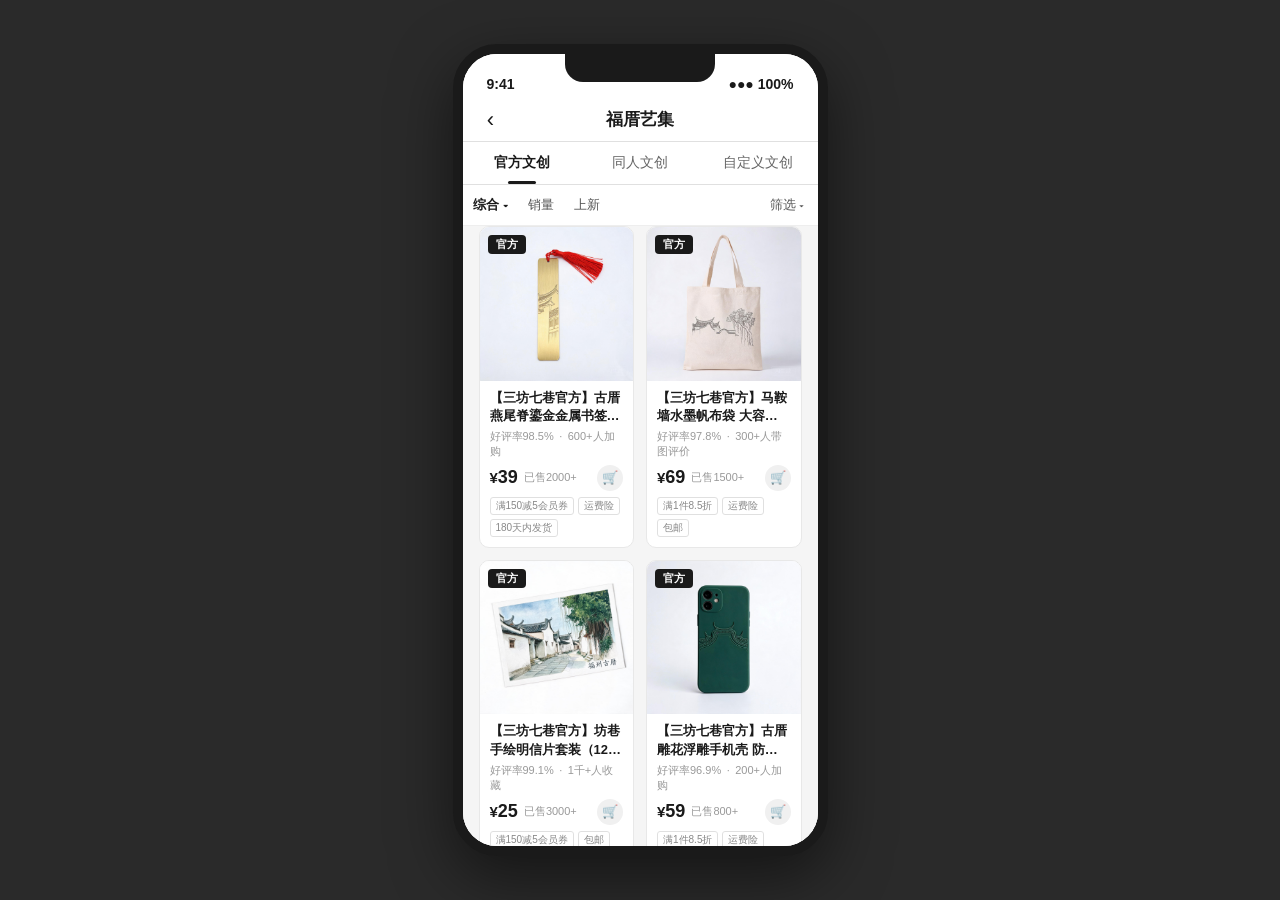
==== js/fu-cuo-yi-ji.html @ 159d6d41 "fix: AI文创出图改用本地预生成图，解决游客等不到图的问题 平台文生图接口对新提示词只返回占位图，前端无法绕过。改为按品类预生成 8 张产品图与凭证水墨长卷，点击后 3.5 秒内先交付参考图、后台" ====
<!DOCTYPE html>
<html lang="zh-CN">
<head>
<meta charset="UTF-8" />
<meta name="viewport" content="width=device-width, initial-scale=1.0, maximum-scale=1.0, user-scalable=no" />
<!-- 桌面端（非触屏宽屏）动态更新 viewport，移除 user-scalable=no -->
<script>
  (function() {
    var isTouch = 'ontouchstart' in window || navigator.maxTouchPoints > 1;
    var isSmall = window.innerWidth <= 520;
    if (!isTouch && !isSmall) {
      var vp = document.querySelector('meta[name="viewport"]');
      if (vp) vp.setAttribute('content', 'width=device-width, initial-scale=1.0');
    }
  })();
</script>
<meta name="apple-mobile-web-app-capable" content="yes" />
<meta name="apple-mobile-web-app-status-bar-style" content="default" />
<meta name="theme-color" content="#f5f5f5" />
<title>福厝艺集 · 低保真原型</title>
<style>
  /* ========== 全局重置 ========== */
  * { margin: 0; padding: 0; box-sizing: border-box; -webkit-tap-highlight-color: transparent; }
  html, body { height: 100%; font-family: -apple-system, BlinkMacSystemFont, "PingFang SC", "Microsoft YaHei", sans-serif; overflow: hidden; }
  body {
    background: #2a2a2a;
    display: flex;
    align-items: center;
    justify-content: center;
    min-height: 100vh;
    padding: 20px;
  }

  /* ========== 手机外壳 ========== */
  .phone {
    width: min(375px, 100vw);
    height: min(812px, 100vh);
    max-width: 100%;
    max-height: 100%;
    background: #f5f5f5;
    border: 10px solid #1a1a1a;
    border-radius: 44px;
    overflow: hidden;
    position: relative;
    box-shadow: 0 20px 60px rgba(0,0,0,0.5);
  }
  .notch {
    position: absolute;
    top: 0; left: 50%; transform: translateX(-50%);
    width: 150px; height: 28px;
    background: #1a1a1a;
    border-bottom-left-radius: 18px;
    border-bottom-right-radius: 18px;
    z-index: 100;
  }
  .screen {
    width: 100%; height: 100%;
    position: relative;
    overflow: hidden;
    background: #f5f5f5;
    display: flex;
    flex-direction: column;
  }

  /* ========== 状态栏 ========== */
  .status-bar {
    height: 44px;
    display: flex;
    align-items: flex-end;
    justify-content: space-between;
    padding: 0 24px 6px;
    font-size: 14px;
    font-weight: 600;
    color: #1a1a1a;
    background: #fff;
    flex-shrink: 0;
  }

  /* ========== 顶部导航栏 ========== */
  .nav-bar {
    height: 44px;
    display: flex;
    align-items: center;
    padding: 0 12px;
    background: #fff;
    border-bottom: 1px solid #e0e0e0;
    position: relative;
    flex-shrink: 0;
  }
  .nav-bar .back {
    width: 32px; height: 32px;
    display: flex; align-items: center; justify-content: center;
    cursor: pointer;
    border: none; background: none;
    color: #1a1a1a;
    font-size: 22px;
  }
  .nav-bar .title {
    position: absolute;
    left: 50%; transform: translateX(-50%);
    font-size: 17px; font-weight: 600; color: #1a1a1a;
    white-space: nowrap;
  }
  .nav-bar .right-placeholder { width: 32px; }

  /* ========== Tab 标签栏 ========== */
  .tab-bar {
    display: flex;
    background: #fff;
    border-bottom: 1px solid #e0e0e0;
    flex-shrink: 0;
    position: relative;
    z-index: 20;
  }
  .tab-item {
    flex: 1;
    text-align: center;
    padding: 12px 0;
    font-size: 14px;
    color: #666;
    cursor: pointer;
    position: relative;
    transition: color .2s;
  }
  .tab-item.active {
    color: #1a1a1a;
    font-weight: 600;
  }
  .tab-item.active::after {
    content: '';
    position: absolute;
    bottom: 0; left: 50%;
    transform: translateX(-50%);
    width: 28px; height: 3px;
    background: #1a1a1a;
    border-radius: 2px;
  }

  /* ========== 内容滚动区 ========== */
  .content {
    flex: 1;
    overflow-y: auto;
    -webkit-overflow-scrolling: touch;
    padding: 0;
    background: #f5f5f5;
    position: relative;
    z-index: 5;
  }
  /* 官方 / 同人文创：排序条全宽紧贴 Tab 栏，其余内容保留 16px 留白 */
  #panel-official, #panel-fan { padding-bottom: 16px; }
  #panel-official .shop-list, #panel-fan .shop-list,
  #panel-official .shop-empty, #panel-fan .shop-empty { margin: 0 16px; }
  /* 自定义文创面板保留原有留白 */
  #panel-custom { padding: 16px; }

  /* ========== 提示词模块 ========== */
  .form-group { margin-bottom: 18px; }
  .form-label {
    display: block;
    font-size: 14px;
    font-weight: 600;
    color: #1a1a1a;
    margin-bottom: 8px;
  }
  .prompt-wrap {
    display: flex;
    gap: 8px;
    align-items: flex-start;
  }
  .form-input {
    flex: 1;
    min-height: 56px;
    padding: 10px 12px;
    border: 1px solid #d0d0d0;
    border-radius: 8px;
    background: #fff;
    font-size: 13px;
    line-height: 1.5;
    color: #1a1a1a;
    resize: none;
    font-family: inherit;
    outline: none;
    transition: border-color .2s;
  }
  .form-input:focus { border-color: #1a1a1a; }
  .ai-polish-btn {
    flex-shrink: 0;
    padding: 0 12px;
    height: 36px;
    border: 1px solid #1a1a1a;
    border-radius: 8px;
    background: #fff;
    color: #1a1a1a;
    font-size: 12px;
    font-weight: 600;
    cursor: pointer;
    white-space: nowrap;
    align-self: flex-start;
    transition: all .2s;
  }
  .ai-polish-btn:active:not(:disabled) { background: #1a1a1a; color: #fff; }
  .ai-polish-btn:disabled { opacity: .5; cursor: not-allowed; }

  /* ========== 品类选择 ========== */
  .category-grid {
    display: grid;
    grid-template-columns: repeat(4, 1fr);
    gap: 10px;
  }
  .cat-item {
    display: flex;
    align-items: center;
    justify-content: center;
    height: 40px;
    border: 1px solid #d0d0d0;
    border-radius: 8px;
    background: #fff;
    font-size: 13px;
    color: #1a1a1a;
    cursor: pointer;
    transition: all .2s;
    user-select: none;
  }
  .cat-item.active {
    background: #1a1a1a;
    color: #fff;
    border-color: #1a1a1a;
  }

  /* ========== 主生成按钮 ========== */
  .generate-btn {
    width: 100%;
    height: 48px;
    border: none;
    border-radius: 10px;
    background: #1a1a1a;
    color: #fff;
    font-size: 15px;
    font-weight: 600;
    cursor: pointer;
    margin-top: 4px;
    margin-bottom: 20px;
    transition: opacity .2s;
  }
  .generate-btn:active:not(:disabled) { opacity: .85; }
  .generate-btn:disabled { opacity: .5; cursor: not-allowed; }

  /* ========== 预览区标题 ========== */
  .preview-title {
    font-size: 14px;
    font-weight: 600;
    color: #1a1a1a;
    margin-bottom: 12px;
  }

  /* ========== 空态 ========== */
  .empty-state {
    background: #fff;
    border: 1px dashed #ccc;
    border-radius: 12px;
    padding: 48px 20px;
    text-align: center;
    color: #999;
  }
  .empty-state .icon {
    font-size: 44px;
    margin-bottom: 10px;
    opacity: .6;
  }
  .empty-state .text {
    font-size: 14px;
  }

  /* ========== 加载态 ========== */
  .loading-state {
    background: #fff;
    border: 1px solid #e0e0e0;
    border-radius: 12px;
    padding: 48px 20px;
    text-align: center;
    color: #1a1a1a;
  }
  .spinner {
    width: 36px; height: 36px;
    margin: 0 auto 14px;
    border: 3px solid #e0e0e0;
    border-top-color: #1a1a1a;
    border-radius: 50%;
    animation: spin .8s linear infinite;
  }
  @keyframes spin { to { transform: rotate(360deg); } }
  .loading-state .text {
    font-size: 14px;
    color: #666;
  }

  /* ========== 生成中：先展示本地预生成参考图 ========== */
  .pending-preview {
    position: relative;
    background: #fff;
    border: 1px solid #e0e0e0;
    border-radius: 12px;
    overflow: hidden;
  }
  .pending-preview img {
    display: block;
    width: 100%;
    aspect-ratio: 1 / 1;
    object-fit: cover;
  }
  .pending-preview.landscape img { aspect-ratio: 4 / 3; }
  .pending-mask {
    position: absolute; inset: 0;
    background: rgba(255,255,255,.58);
    display: flex; flex-direction: column;
    align-items: center; justify-content: center;
    gap: 10px;
  }
  .pending-mask .text {
    font-size: 13px;
    color: #444;
  }

  /* ========== 作品卡片 ========== */
  .work-card {
    background: #fff;
    border: 1px solid #e0e0e0;
    border-radius: 12px;
    overflow: hidden;
  }
  .work-img {
    width: 100%;
    aspect-ratio: 1 / 1;
    background: #fafafa;
    display: flex;
    align-items: center;
    justify-content: center;
    cursor: pointer;
    overflow: hidden;
  }
  .work-img.landscape {
    aspect-ratio: 4 / 3;
  }
  .work-img img {
    width: 100%; height: 100%;
    object-fit: cover;
    display: block;
  }
  .work-meta {
    padding: 12px 14px;
  }
  .work-name {
    font-size: 14px;
    font-weight: 600;
    color: #1a1a1a;
    margin-bottom: 4px;
  }
  .work-price {
    font-size: 13px;
    color: #1a1a1a;
    margin-bottom: 6px;
  }
  .work-price b {
    font-size: 18px;
    font-weight: 700;
  }
  .work-price-tip {
    font-size: 11px;
    color: #999;
    margin-left: 6px;
  }
  .work-desc {
    font-size: 12px;
    color: #888;
    line-height: 1.5;
    display: -webkit-box;
    -webkit-line-clamp: 2;
    -webkit-box-orient: vertical;
    overflow: hidden;
  }
  .work-ops {
    display: flex;
    gap: 10px;
    padding: 10px;
    margin: 14px 14px 0;
    background: #fafafa;
    border-radius: 16px;
    box-shadow: 0 2px 8px rgba(0,0,0,.06);
  }
  .work-ops button {
    flex: 1;
    height: 38px;
    border-radius: 20px;
    font-size: 13px;
    font-weight: 600;
    cursor: pointer;
    transition: all .2s;
    display: flex;
    align-items: center;
    justify-content: center;
    gap: 5px;
    border: 1px solid transparent;
  }
  .work-ops button svg { width: 16px; height: 16px; flex-shrink: 0; }
  .op-preview {
    border-color: #d0d0d0;
    background: #fff;
    color: #1a1a1a;
  }
  .op-preview:active { background: #f5f5f5; }
  .op-save {
    border-color: #d0d0d0;
    background: #fff;
    color: #1a1a1a;
  }
  .op-save:active { background: #f5f5f5; }
  .op-regen {
    border: none;
    background: #1a1a1a;
    color: #fff;
  }
  .op-regen:active { opacity: .85; }
  .work-buy {
    display: block;
    width: calc(100% - 28px);
    margin: 10px 14px 14px;
    height: 44px;
    border: none;
    border-radius: 22px;
    background: #e53935;
    color: #fff;
    font-size: 15px;
    font-weight: 700;
    cursor: pointer;
  }
  .work-buy:active { opacity: .88; }

  /* ========== 大图预览弹层 ========== */
  .preview-mask {
    position: absolute;
    inset: 0;
    background: rgba(0,0,0,.85);
    display: none;
    align-items: center;
    justify-content: center;
    z-index: 200;
    padding: 20px;
  }
  .preview-mask.show { display: flex; }
  .preview-mask img {
    max-width: 100%;
    max-height: 100%;
    border-radius: 8px;
    box-shadow: 0 10px 40px rgba(0,0,0,.5);
  }
  .preview-close {
    position: absolute;
    top: 16px; right: 16px;
    width: 36px; height: 36px;
    border-radius: 50%;
    background: rgba(255,255,255,.15);
    border: none;
    color: #fff;
    font-size: 20px;
    cursor: pointer;
    display: flex;
    align-items: center;
    justify-content: center;
  }

  /* ========== Toast ========== */
  .toast {
    position: absolute;
    top: 50%; left: 50%;
    transform: translate(-50%, -50%);
    background: rgba(0,0,0,.78);
    color: #fff;
    padding: 10px 18px;
    border-radius: 8px;
    font-size: 13px;
    z-index: 300;
    opacity: 0;
    pointer-events: none;
    transition: opacity .25s;
    white-space: nowrap;
  }
  .toast.show { opacity: 1; }

  /* ========== 官方 / 同人 商品列表 ========== */
  .shop-list {
    display: grid;
    grid-template-columns: 1fr 1fr;
    gap: 12px;
  }
  .shop-card {
    background: #fff;
    border: 1px solid #e8e8e8;
    border-radius: 10px;
    overflow: hidden;
  }
  .shop-img {
    position: relative;
    width: 100%;
    aspect-ratio: 1 / 1;
    background: #fafafa;
    overflow: hidden;
  }
  .shop-img img {
    width: 100%; height: 100%;
    object-fit: cover;
    display: block;
  }
  .shop-badge {
    position: absolute;
    top: 8px; left: 8px;
    padding: 2px 8px;
    font-size: 11px;
    font-weight: 600;
    border-radius: 4px;
    color: #fff;
  }
  .shop-badge.official { background: #1a1a1a; }
  .shop-badge.fan { background: #666; }
  .shop-badge.custom { background: #b7700e; }

  /* 我的文创商品 */
  .my-goods-head {
    display: flex;
    align-items: baseline;
    gap: 8px;
    margin: 22px 0 10px;
  }
  .my-goods-title {
    font-size: 14px;
    font-weight: 700;
    color: #1a1a1a;
  }
  .my-goods-title::before {
    content: '';
    display: inline-block;
    width: 3px; height: 13px;
    background: #b7700e;
    border-radius: 2px;
    margin-right: 6px;
    vertical-align: -2px;
  }
  .my-goods-count { font-size: 11px; color: #999; }
  .shop-info { padding: 8px 10px 10px; }
  .shop-name {
    font-size: 13px;
    font-weight: 600;
    color: #1a1a1a;
    line-height: 1.4;
    display: -webkit-box;
    -webkit-line-clamp: 2;
    -webkit-box-orient: vertical;
    overflow: hidden;
    margin-bottom: 4px;
  }
  .shop-stats {
    font-size: 11px;
    color: #999;
    margin-bottom: 6px;
  }
  .shop-price-row {
    display: flex;
    align-items: center;
    gap: 6px;
    margin-bottom: 6px;
  }
  .shop-price {
    font-size: 15px;
    font-weight: 700;
    color: #1a1a1a;
  }
  .shop-price b { font-size: 18px; }
  .shop-sold {
    font-size: 11px;
    color: #999;
    flex: 1;
  }
  .shop-cart {
    width: 26px; height: 26px;
    border: none;
    border-radius: 50%;
    background: #f0f0f0;
    cursor: pointer;
    font-size: 13px;
    display: flex;
    align-items: center;
    justify-content: center;
  }
  .shop-cart:active { background: #e0e0e0; }
  .shop-promos {
    display: flex;
    flex-wrap: wrap;
    gap: 4px;
  }
  .shop-promos span {
    font-size: 10px;
    color: #888;
    border: 1px solid #e0e0e0;
    border-radius: 3px;
    padding: 1px 5px;
  }

  /* ========== iframe 嵌入时自适应（作为 index.html 子页面） ========== */
  body.in-iframe {
    background: #f5f5f5;
    margin: 0;
    padding: 0;
    display: block;
    overflow: hidden;
    height: 100%;
  }
  body.in-iframe .phone {
    width: 100%;
    height: 100%;
    border: none;
    border-radius: 0;
    box-shadow: none;
    background: #f5f5f5;
    overflow: hidden;
  }
  body.in-iframe .notch { display: none; }
  body.in-iframe .status-bar { display: none; }
  body.in-iframe .nav-bar { display: none; }
  body.in-iframe .screen { height: 100%; background: #f5f5f5; overflow: hidden; }

  /* ========== 商城排序条 ========== */
  .shop-sortbar {
    display: flex;
    align-items: center;
    background: #fff;
    border-bottom: 1px solid #eee;
    position: sticky;
    top: 0;
    z-index: 10;
    transition: transform .25s ease;
    will-change: transform;
  }
  /* 向上滚动时收起排序条，浏览更简洁 */
  .shop-sortbar.sb-hidden {
    transform: translateY(-110%);
  }
  .ss-item {
    position: relative;
    padding: 11px 10px;
    font-size: 13px;
    color: #555;
    cursor: pointer;
    white-space: nowrap;
  }
  .ss-item.active { color: #1a1a1a; font-weight: 700; }
  .ss-arrow { font-size: 10px; }
  .ss-filter {
    margin-left: auto;
    display: flex;
    align-items: center;
    gap: 3px;
    padding: 11px 14px;
    font-size: 13px;
    color: #555;
    cursor: pointer;
  }
  .ss-filter.active { color: #1a1a1a; font-weight: 700; }
  /* 综合下拉菜单 */
  .comp-menu {
    position: absolute;
    top: 100%; left: 0;
    background: #fff;
    border: 1px solid #e0e0e0;
    border-radius: 6px;
    box-shadow: 0 4px 14px rgba(0,0,0,.1);
    z-index: 20;
    min-width: 120px;
  }
  .comp-opt { padding: 9px 12px; font-size: 12px; color: #555; font-weight: 400; white-space: nowrap; }
  .comp-opt.active { color: #1a1a1a; font-weight: 700; background: #f5f5f5; }

  /* ========== 商城筛选面板 ========== */
  .shop-filter-panel {
    background: #fff;
    border-bottom: 1px solid #eee;
    padding: 12px 16px 14px;
  }
  .sf-label { font-size: 12px; color: #888; margin-bottom: 8px; font-weight: 600; }
  .sf-chips { display: flex; flex-wrap: wrap; gap: 8px; margin-bottom: 12px; }
  .sf-chip {
    padding: 5px 12px;
    border: 1px solid #e0e0e0;
    border-radius: 14px;
    background: #fff;
    font-size: 12px;
    color: #555;
    cursor: pointer;
    transition: all .15s;
  }
  .sf-chip.active { background: #1a1a1a; color: #fff; border-color: #1a1a1a; }
  .sf-price {
    display: flex;
    gap: 8px;
    flex-wrap: wrap;
    margin-bottom: 12px;
  }
  .sf-price-item {
    padding: 5px 12px;
    border: 1px solid #e0e0e0;
    border-radius: 14px;
    background: #fff;
    font-size: 12px;
    color: #555;
    cursor: pointer;
  }
  .sf-price-item.active { background: #1a1a1a; color: #fff; border-color: #1a1a1a; }
  .sf-actions { display: flex; gap: 10px; }
  .sf-actions button {
    flex: 1;
    height: 36px;
    border-radius: 6px;
    font-size: 13px;
    font-weight: 600;
    cursor: pointer;
  }
  .sf-reset { background: #fff; border: 1px solid #e0e0e0; color: #555; }
  .sf-reset:active { background: #f5f5f5; }
  .sf-confirm { background: #1a1a1a; border: none; color: #fff; }
  .sf-confirm:active { opacity: .85; }

  /* ========== 空态（筛选无结果） ========== */
  .shop-empty {
    grid-column: 1 / -1;
    text-align: center;
    padding: 48px 20px;
    color: #999;
    font-size: 14px;
  }
  .shop-empty span { font-size: 12px; color: #bbb; display: block; margin-top: 6px; }

  /* ========== 商品详情页（覆盖层，图二布局） ========== */
  .pd-page, .ck-page {
    display: none;
    position: absolute;
    top: 0; left: 0; right: 0; bottom: 0;
    z-index: 300;
    background: #f5f5f5;
    flex-direction: column;
  }
  .pd-page.show, .ck-page.show { display: flex; }
  .pd-nav {
    display: flex;
    align-items: center;
    height: 44px;
    background: #fff;
    border-bottom: 1px solid #eee;
    flex-shrink: 0;
    padding: 0 8px;
  }
  .pd-back {
    width: 32px; height: 32px;
    border: none; background: transparent;
    font-size: 22px; color: #1a1a1a;
    cursor: pointer; line-height: 1;
  }
  .pd-nav-title {
    flex: 1;
    text-align: center;
    font-size: 15px;
    font-weight: 600;
    color: #1a1a1a;
  }
  .pd-nav-act {
    width: 32px; height: 32px;
    display: flex; align-items: center; justify-content: center;
    font-size: 16px; color: #333; cursor: pointer;
  }
  .pd-scroll, .ck-scroll { flex: 1; overflow-y: auto; -webkit-overflow-scrolling: touch; }

  /* 顶部大图 */
  .pd-hero { position: relative; background: #fafafa; }
  .pd-hero img { width: 100%; display: block; aspect-ratio: 1 / 1; object-fit: cover; }
  .pd-shop {
    position: absolute; right: 10px; top: 10px;
    max-width: 60%;
    background: rgba(0,0,0,.45); color: #fff;
    font-size: 11px; padding: 4px 10px; border-radius: 12px;
    overflow: hidden; text-overflow: ellipsis; white-space: nowrap;
  }
  .pd-hero-count {
    position: absolute; right: 10px; bottom: 10px;
    background: rgba(0,0,0,.5); color: #fff;
    font-size: 11px; padding: 3px 10px; border-radius: 12px;
  }

  /* 价格区 */
  .pd-price-card { background: #fff; padding: 12px 14px 10px; }
  .pd-price-row { display: flex; align-items: baseline; gap: 8px; }
  .pd-price { color: #e53935; font-weight: 700; font-size: 13px; }
  .pd-price b { font-size: 27px; }
  .pd-origin { color: #999; font-size: 12px; text-decoration: line-through; }
  .pd-sold { margin-left: auto; font-size: 12px; color: #888; }
  .pd-coupon-row { display: flex; gap: 6px; margin-top: 8px; flex-wrap: wrap; }
  .pd-coupon {
    font-size: 11px; color: #e53935;
    background: #fdeceb; border: 1px solid #f7c9c6;
    padding: 2px 8px; border-radius: 3px;
  }
  .pd-coupon.link { color: #555; background: #f7f7f7; border-color: #eee; }
  .pd-deliver {
    display: flex; align-items: center; gap: 6px;
    margin-top: 10px;
    background: linear-gradient(90deg,#3ba55d,#4cbb6b);
    color: #fff; font-size: 12px; padding: 8px 10px; border-radius: 4px;
  }
  .pd-deliver b { font-weight: 700; }

  /* 标题与数据 */
  .pd-title {
    background: #fff;
    padding: 12px 14px 4px;
    font-size: 14.5px; font-weight: 600; line-height: 1.55; color: #1a1a1a;
  }
  .pd-title-row {
    display: flex; gap: 4px; align-items: center;
    background: #fff; padding: 0 14px 10px;
  }
  .pd-tagchip {
    font-size: 11px; color: #666;
    border: 1px solid #eee; background: #fafafa;
    padding: 3px 8px; border-radius: 3px;
  }
  .pd-stats {
    display: flex; gap: 0;
    background: #fff; border-top: 1px solid #f5f5f5;
    padding: 9px 14px;
  }
  .pd-stat { flex: 1; font-size: 11.5px; color: #888; text-align: center; border-right: 1px solid #f0f0f0; }
  .pd-stat:last-child { border-right: none; }

  /* 通用白块 */
  .pd-sec { background: #fff; margin-top: 8px; padding: 13px 14px; }
  .pd-sec-title {
    font-size: 13.5px; font-weight: 700; color: #1a1a1a; margin-bottom: 8px;
  }
  .pd-sec-title span { font-size: 11px; color: #999; font-weight: 400; }
  .pd-desc { font-size: 13px; color: #555; line-height: 1.8; }
  .pd-kv { display: flex; font-size: 12.5px; color: #666; margin-top: 8px; line-height: 1.6; }
  .pd-kv .k { width: 64px; color: #999; flex-shrink: 0; }

  /* 评价 */
  .pd-review { display: flex; gap: 10px; padding: 10px 0; border-top: 1px solid #f6f6f6; }
  .pd-review:first-of-type { border-top: none; padding-top: 2px; }
  .pd-avatar {
    width: 30px; height: 30px; border-radius: 50%;
    background: #eef2f7; display: flex; align-items: center; justify-content: center;
    font-size: 15px; flex-shrink: 0;
  }
  .pd-review-name { font-size: 11.5px; color: #999; margin-bottom: 3px; }
  .pd-review-text { font-size: 12.5px; color: #1a1a1a; line-height: 1.6; }

  /* 底部操作栏 */
  .pd-bottom {
    display: flex; align-items: center; gap: 6px;
    background: #fff; border-top: 1px solid #eee;
    padding: 8px 12px; flex-shrink: 0;
  }
  .pd-btm-item {
    display: flex; flex-direction: column; align-items: center; gap: 1px;
    width: 42px; font-size: 10px; color: #666; cursor: pointer;
  }
  .pd-btm-item span:first-child { font-size: 16px; line-height: 1.2; }
  .pd-buy {
    flex: 1; height: 40px; border: none; border-radius: 20px;
    background: #e53935; color: #fff;
    font-size: 14.5px; font-weight: 600; cursor: pointer;
  }
  .pd-buy:active { opacity: .85; }

  /* ========== 确认订单 / 付款页（图三布局） ========== */
  .ck-tip {
    display: flex; align-items: center; gap: 6px;
    background: #e8f6ec; color: #1f8a4c;
    font-size: 11.5px; padding: 8px 14px;
  }
  .ck-tip b { font-weight: 700; color: #17803f; }
  .ck-addr {
    display: flex; align-items: center; gap: 8px;
    background: #fff; padding: 14px; cursor: pointer;
    border-bottom: 1px solid #f5f5f5;
  }
  .ck-addr-ico { font-size: 17px; color: #1f8a4c; flex-shrink: 0; }
  .ck-addr-main { flex: 1; min-width: 0; }
  .ck-addr-top { font-size: 13px; color: #1a1a1a; font-weight: 600; }
  .ck-addr-top span { font-weight: 400; color: #666; margin-left: 6px; }
  .ck-addr-text {
    font-size: 12px; color: #555; margin-top: 4px; line-height: 1.5;
  }
  .ck-addr-arrow { color: #bbb; font-size: 15px; }
  .ck-addr-empty { font-size: 13px; color: #1a1a1a; font-weight: 600; }
  .ck-addr-empty em { font-style: normal; color: #e53935; font-weight: 400; margin-left: 6px; }

  /* 收货地址编辑弹层 */
  .addr-mask {
    position: absolute;
    inset: 0;
    background: rgba(0,0,0,.45);
    display: none;
    align-items: center;
    justify-content: center;
    z-index: 400;
    padding: 0 18px;
  }
  .addr-mask.show { display: flex; }
  .addr-sheet {
    width: 100%;
    background: #fff;
    border-radius: 16px;
    padding: 18px 16px 16px;
  }
  .addr-head { position: relative; text-align: center; margin-bottom: 4px; }
  .addr-title { font-size: 16px; font-weight: 600; color: #1a1a1a; }
  .addr-close {
    position: absolute; right: -4px; top: -6px;
    width: 28px; height: 28px;
    border: none; background: none;
    color: #999; font-size: 15px; cursor: pointer;
  }
  .addr-row {
    display: flex;
    align-items: center;
    gap: 12px;
    min-height: 48px;
    border-bottom: 1px solid #eee;
  }
  .addr-k { width: 64px; flex-shrink: 0; font-size: 14px; color: #1a1a1a; }
  .addr-input {
    flex: 1;
    min-width: 0;
    border: none;
    outline: none;
    background: none;
    font-size: 14px;
    color: #1a1a1a;
    font-family: inherit;
  }
  .addr-input::placeholder { color: #bbb; }
  .addr-locate {
    flex-shrink: 0;
    display: flex;
    flex-direction: column;
    align-items: center;
    gap: 1px;
    border: none;
    background: none;
    color: #e53935;
    font-size: 10px;
    cursor: pointer;
  }
  .addr-locate span { font-size: 15px; line-height: 1; }
  .addr-err {
    min-height: 16px;
    font-size: 11px;
    color: #e53935;
    margin-top: 6px;
  }
  .addr-save {
    width: 100%;
    height: 44px;
    border: none;
    border-radius: 8px;
    background: #e53935;
    color: #fff;
    font-size: 16px;
    font-weight: 600;
    cursor: pointer;
    margin-top: 2px;
  }
  .addr-save:active { opacity: .88; }

  .ck-ship {
    display: flex; align-items: center; gap: 6px;
    background: #eef9f0; color: #1f8a4c;
    font-size: 11.5px; padding: 8px 14px;
    border-bottom: 1px solid #f5f5f5;
  }
  .ck-ship b { color: #e53935; }

  /* 商品行 */
  .ck-prod { display: flex; gap: 10px; background: #fff; padding: 12px 14px; }
  .ck-prod-img {
    width: 78px; height: 78px; border-radius: 6px; overflow: hidden;
    background: #fafafa; flex-shrink: 0;
  }
  .ck-prod-img img { width: 100%; height: 100%; object-fit: cover; display: block; }
  .ck-prod-main { flex: 1; min-width: 0; }
  .ck-prod-name {
    font-size: 12.5px; color: #1a1a1a; line-height: 1.5;
    display: -webkit-box; -webkit-line-clamp: 2; -webkit-box-orient: vertical; overflow: hidden;
  }
  .ck-prod-spec {
    display: inline-block; font-size: 11px; color: #777;
    background: #f6f6f6; padding: 2px 6px; border-radius: 3px; margin-top: 5px;
  }
  .ck-prod-price-row { display: flex; align-items: baseline; gap: 6px; margin-top: 6px; }
  .ck-prod-price { color: #e53935; font-weight: 700; font-size: 15px; }
  .ck-prod-origin { color: #aaa; font-size: 11px; text-decoration: line-through; }
  .ck-prod-stock { margin-left: auto; font-size: 11px; color: #e53935; }

  /* 数量 */
  .ck-row {
    display: flex; align-items: center; gap: 10px;
    background: #fff; padding: 12px 14px;
    border-top: 1px solid #f5f5f5;
    font-size: 13px; color: #333;
  }
  .ck-row .k { flex-shrink: 0; }
  .ck-row .v { margin-left: auto; color: #888; font-size: 12px; }
  .ck-stepper {
    margin-left: auto; display: flex; align-items: center;
    border: 1px solid #e0e0e0; border-radius: 4px; overflow: hidden;
  }
  .ck-step-btn {
    width: 30px; height: 26px; border: none; background: #fafafa;
    font-size: 15px; color: #333; cursor: pointer;
  }
  .ck-step-num { width: 38px; text-align: center; font-size: 13px; }

  /* 优惠 / 规格 */
  .ck-sec { background: #fff; margin-top: 8px; }
  .ck-sec-head {
    display: flex; align-items: center;
    padding: 12px 14px 8px;
    font-size: 13px; font-weight: 700; color: #1a1a1a;
  }
  .ck-sec-head .more { margin-left: auto; font-size: 11.5px; color: #e53935; font-weight: 400; }
  .ck-offer {
    display: flex; align-items: center; gap: 8px;
    padding: 10px 14px; border-top: 1px solid #f7f7f7;
    font-size: 12.5px; color: #333; cursor: pointer;
  }
  .ck-offer-ico {
    font-size: 10px; color: #e53935;
    border: 1px solid #f7c9c6; background: #fdeceb;
    padding: 1px 5px; border-radius: 3px; flex-shrink: 0;
  }
  .ck-offer-txt { flex: 1; min-width: 0; }
  .ck-offer-txt em { font-style: normal; color: #999; font-size: 11px; margin-left: 4px; }
  .ck-radio {
    width: 15px; height: 15px; border-radius: 50%;
    border: 1px solid #ddd; flex-shrink: 0;
    display: flex; align-items: center; justify-content: center;
    font-size: 10px; color: #fff;
  }
  .ck-offer.on .ck-radio { background: #e53935; border-color: #e53935; }

  /* 底部结算条 */
  .ck-bottom {
    display: flex; align-items: center; gap: 10px;
    background: #fff; border-top: 1px solid #eee;
    padding: 9px 14px; flex-shrink: 0;
  }
  .ck-total { font-size: 12px; color: #666; }
  .ck-total b { color: #e53935; font-size: 14px; }
  .ck-submit {
    margin-left: auto;
    min-width: 150px; height: 40px;
    border: none; border-radius: 20px;
    background: #e53935; color: #fff;
    font-size: 14px; font-weight: 600; cursor: pointer;
  }
  .ck-submit:active { opacity: .85; }
  .ck-submit b { font-size: 16px; }
</style>
</head>
<body>
  <div class="phone">
    <div class="notch"></div>
    <div class="screen">
      <div class="status-bar">
        <span>9:41</span>
        <span>●●● 100%</span>
      </div>

      <!-- 顶部导航栏 -->
      <div class="nav-bar">
        <button class="back" onclick="goBack()">‹</button>
        <div class="title">福厝艺集</div>
        <div class="right-placeholder"></div>
      </div>

      <!-- Tab 标签栏 -->
      <div class="tab-bar">
        <div class="tab-item active" data-tab="official" onclick="switchTab('official')">官方文创</div>
        <div class="tab-item" data-tab="fan" onclick="switchTab('fan')">同人文创</div>
        <div class="tab-item" data-tab="custom" onclick="switchTab('custom')">自定义文创</div>
      </div>

      <!-- 内容区 -->
      <div class="content" id="content">
        <!-- 官方文创 -->
        <div class="tab-panel" id="panel-official">
          <div class="shop-sortbar" id="sortbar-official"></div>
          <div class="shop-filter-panel" id="filter-official" style="display:none"></div>
          <div class="shop-list" id="officialList"></div>
          <div class="shop-empty" id="empty-official" style="display:none">🔍 没有符合条件的商品<br/><span>换个筛选条件试试</span></div>
        </div>

        <!-- 同人文创 -->
        <div class="tab-panel" id="panel-fan" style="display:none">
          <div class="shop-sortbar" id="sortbar-fan"></div>
          <div class="shop-filter-panel" id="filter-fan" style="display:none"></div>
          <div class="shop-list" id="fanList"></div>
          <div class="shop-empty" id="empty-fan" style="display:none">🔍 没有符合条件的商品<br/><span>换个筛选条件试试</span></div>
        </div>

        <!-- 自定义文创 -->
        <div class="tab-panel" id="panel-custom" style="display:none">
          <!-- 提示词模块 -->
          <div class="form-group">
            <label class="form-label">提示词</label>
            <div class="prompt-wrap">
              <textarea class="form-input" id="culturalPrompt" placeholder="描述你的创意，如：以福州古厝燕尾脊、马鞍墙为元素，风格简约雅致">以福州古厝燕尾脊、马鞍墙为元素，风格简约雅致</textarea>
              <button class="ai-polish-btn" id="polishBtn" onclick="optimizePrompt()">AI优化文案</button>
            </div>
          </div>

          <!-- 文创品类选择 -->
          <div class="form-group">
            <label class="form-label">文创品类</label>
            <div class="category-grid" id="categoryGrid">
              <div class="cat-item active" data-cat="书签">书签</div>
              <div class="cat-item" data-cat="帆布袋">帆布袋</div>
              <div class="cat-item" data-cat="明信片">明信片</div>
              <div class="cat-item" data-cat="手机壳">手机壳</div>
              <div class="cat-item" data-cat="冰箱贴">冰箱贴</div>
              <div class="cat-item" data-cat="钥匙扣">钥匙扣</div>
              <div class="cat-item" data-cat="马克杯">马克杯</div>
              <div class="cat-item" data-cat="折扇">折扇</div>
            </div>
          </div>

          <!-- 主生成按钮 -->
          <button class="generate-btn" id="generateBtn" onclick="generateWork()">AI生成文创效果图</button>

          <!-- 作品预览区 -->
          <div class="preview-title">作品预览</div>
          <div id="previewArea">
            <div class="empty-state">
              <div class="icon">🎨</div>
              <div class="text">暂无文创作品</div>
            </div>
          </div>

          <!-- 保存后的我的文创商品 -->
          <div id="myGoodsBox" style="display:none;">
            <div class="my-goods-head">
              <span class="my-goods-title">我的文创商品</span>
              <span class="my-goods-count" id="myGoodsCount"></span>
            </div>
            <div class="shop-list" id="myGoodsGrid"></div>
          </div>
        </div>
      </div>

      <!-- 商品详情页（覆盖层，置于页面最顶层，隐藏外层导航） -->
      <div class="pd-page" id="pdPage">
        <div class="pd-nav">
          <button class="pd-back" onclick="closeProductDetail()">‹</button>
          <span class="pd-nav-title">商品详情</span>
          <span class="pd-nav-act" onclick="showToast('已分享（模拟）')">↗</span>
        </div>
        <div class="pd-scroll" id="pdScroll"></div>
        <div class="pd-bottom">
          <div class="pd-btm-item" onclick="showToast('已进入店铺（模拟）')"><span>🏬</span><span>店铺</span></div>
          <div class="pd-btm-item" onclick="showToast('已收藏（模拟）')"><span>☆</span><span>收藏</span></div>
          <div class="pd-btm-item" onclick="showToast('客服已接入（模拟）')"><span>💬</span><span>客服</span></div>
          <button class="pd-buy" onclick="openCheckout()">立即购买</button>
        </div>
      </div>

      <!-- 确认订单 / 付款页（覆盖层） -->
      <div class="ck-page" id="ckPage">
        <div class="pd-nav">
          <button class="pd-back" onclick="closeCheckout()">‹</button>
          <span class="pd-nav-title">确认订单</span>
          <span class="pd-nav-act"></span>
        </div>
        <div class="ck-scroll" id="ckScroll"></div>
        <div class="ck-bottom">
          <div class="ck-total">店铺券已减 <b id="ckDiscount">¥3</b></div>
          <button class="ck-submit" onclick="submitOrder()">提交订单 <b id="ckTotal">¥0</b></button>
        </div>
      </div>

      <!-- 大图预览弹层 -->
      <div class="preview-mask" id="previewMask" onclick="closePreview()">
        <button class="preview-close" onclick="closePreview()">✕</button>
        <img id="previewImg" src="" alt="文创效果图预览" />
      </div>

      <!-- 收货地址编辑弹层 -->
      <div class="addr-mask" id="addrMask">
        <div class="addr-sheet">
          <div class="addr-head">
            <span class="addr-title">添加收货地址</span>
            <button class="addr-close" onclick="closeAddrForm()">✕</button>
          </div>
          <div class="addr-row">
            <span class="addr-k">收货人</span>
            <input class="addr-input" id="addrName" type="text" maxlength="20" placeholder="收货人姓名" />
          </div>
          <div class="addr-row">
            <span class="addr-k">手机号</span>
            <input class="addr-input" id="addrPhone" type="tel" maxlength="11" inputmode="numeric" placeholder="收货人手机号" />
          </div>
          <div class="addr-row">
            <span class="addr-k">地区</span>
            <input class="addr-input" id="addrRegion" type="text" maxlength="40" placeholder="如：福建省 福州市 鼓楼区" />
          </div>
          <div class="addr-row">
            <span class="addr-k">详细地址</span>
            <input class="addr-input" id="addrDetail" type="text" maxlength="60" placeholder="如街道、门牌号、小区、乡镇、村等" />
            <button class="addr-locate" type="button" onclick="locateAddress()"><span>📍</span>定位</button>
          </div>
          <div class="addr-err" id="addrErr"></div>
          <button class="addr-save" onclick="saveAddress()">保存</button>
        </div>
      </div>

      <!-- Toast -->
      <div class="toast" id="toast"></div>
    </div>
  </div>

<script>
  /* ============================================================
     福厝艺集 · 内置大模型模拟逻辑
     单文件离线演示：提示词润色 + AI 文创效果图生成
     ============================================================ */

  /* ========== iframe 嵌入检测 ========== */
  if (window.self !== window.top) {
    document.body.classList.add('in-iframe');
  }

  /* ========== 工具函数 ========== */
  const $ = id => document.getElementById(id);
  const pick = arr => arr[Math.floor(Math.random() * arr.length)];

  function showToast(msg) {
    const t = $('toast');
    t.textContent = msg;
    t.classList.add('show');
    clearTimeout(t._timer);
    t._timer = setTimeout(() => t.classList.remove('show'), 1800);
  }

  /* ========== 品类映射（含实物形态描述，确保生成图不像别的品类） ========== */
  const CAT_EN = {
    '书签':   'a long thin rectangular brass metal bookmark with a hanging tassel, Fuzhou ancient house swallow-tail ridge and horse-saddle wall pattern engraved on the bookmark surface',
    '帆布袋': 'a canvas tote bag with handles, Fuzhou ancient house ink-wash pattern printed on the bag body',
    '明信片': 'a single rectangular landscape postcard, Fuzhou ancient house watercolor scenery illustration filling the front surface, with small calligraphy text in the corner',
    '手机壳': 'a smartphone case back cover, Fuzhou ancient house carving pattern embossed on the case surface',
    '冰箱贴': 'a flat fridge magnet, Fuzhou ancient house swallow-tail ridge pattern on the magnet surface',
    '钥匙扣': 'a keychain with a small pendant, Fuzhou ancient house gate pattern on the pendant',
    '马克杯': 'a ceramic mug with a handle, Fuzhou ancient alley scenery printed around the mug body',
    '折扇':   'an open folding fan with bamboo ribs, Fuzhou ancient house ink painting on the fan surface'
  };
  const CAT_ICON = {
    '书签': '🔖', '帆布袋': '👜', '明信片': '✉️', '手机壳': '📱',
    '冰箱贴': '🧲', '钥匙扣': '🔑', '马克杯': '☕', '折扇': '🪭'
  };
  // 品类预生成图（本地静态，平台文生图通道不可用时即时展示，无需等待）
  const CAT_LOCAL_IMG = {
    '书签':   '../img/creative/bookmark.jpg',
    '帆布袋': '../img/creative/totebag.jpg',
    '明信片': '../img/creative/postcard.jpg',
    '手机壳': '../img/creative/phonecase.jpg',
    '冰箱贴': '../img/creative/fridge-magnet.jpg',
    '钥匙扣': '../img/creative/keychain.jpg',
    '马克杯': '../img/creative/mug.jpg',
    '折扇':   '../img/creative/fan.jpg'
  };
  // 自定义文创定价：略高于官方/同人，但不过分
  const CAT_PRICE = {
    '书签': 45, '帆布袋': 79, '明信片': 29, '手机壳': 65,
    '冰箱贴': 35, '钥匙扣': 42, '马克杯': 89, '折扇': 109
  };
  // 明信片用横向长方形图，其余用方形
  const CAT_IMG_SIZE = {
    '书签': 'square', '帆布袋': 'square', '明信片': 'landscape_4_3', '手机壳': 'square',
    '冰箱贴': 'square', '钥匙扣': 'square', '马克杯': 'square', '折扇': 'square'
  };

  /* ========== 福州古厝强制元素（润色必须融入，不丢失地域特色） ========== */
  const MUST_ELEMENTS = ['马鞍墙', '燕尾脊', '灰塑', '青瓦', '榕树'];

  /* ========== 品类材质工艺映射（按品类自动匹配） ========== */
  const POLISH_CRAFT = {
    '书签':   '卡纸/竹片雕刻工艺，简约线条，薄款质感',
    '帆布袋': '棉麻布料丝网印刷，哑光质感，适合大面积图案',
    '明信片': '特种艺术纸印刷，淡雅国风',
    '手机壳': 'TPU磨砂壳，图案精细印刷',
    '冰箱贴': '亚克力材质，扁平插画',
    '钥匙扣': '亚克力/木质挂件，小巧精致纹样',
    '马克杯': '陶瓷釉面印花',
    '折扇':   '宣纸扇面配竹骨'
  };

  /* ========== 多样化风格库（随机切换，避免模板化） ========== */
  const POLISH_STYLE = [
    '国风线描插画', '简约清新插画', '浅淡水彩质感', '国潮插画风',
    '东方水墨写意', '新中式国风设计', '线描勾勒淡雅上色', '清新国风插画',
    '闽都古韵插画', '极简国风线条'
  ];

  /* ========== 构图/细节描述库（随机切换） ========== */
  const POLISH_COMPOSITION = [
    '线条干净柔和，构图简约，细节精致',
    '画面层次柔和，大面积纹样',
    '主体居中，疏朗留白，笔触细腻',
    '对称构图，层次分明，色彩淡雅',
    '局部特写，细节丰富，画面通透',
    '构图饱满，线条流畅，质感清新',
    '疏密有致，留白得当，意境悠远'
  ];

  /* ========== 当前选中品类 ========== */
  let currentCat = '书签';

  /* ========== Tab 切换 ========== */
  function switchTab(tab) {
    document.querySelectorAll('.tab-item').forEach(t => {
      t.classList.toggle('active', t.dataset.tab === tab);
    });
    document.querySelectorAll('.tab-panel').forEach(p => {
      p.style.display = p.id === 'panel-' + tab ? '' : 'none';
    });
    if (tab === 'official') renderShop('official');
    else if (tab === 'fan') renderShop('fan');
    // 切换 Tab 时恢复排序条显示并重置滚动基线
    if (window.resetSortbarVisibility) window.resetSortbarVisibility();
  }

  /* ========== 官方 / 同人 商品数据（含 salesNum / date 用于排序） ========== */
  const OFFICIAL_GOODS = [
    { id: 'of1', cat: '书签',   name: '【三坊七巷官方】古厝燕尾脊鎏金金属书签礼盒', price: 39, rate: '好评率98.5%', stat: '600+人加购',    soldText: '2000+', salesNum: 2000, date: '2026-09-12', promos: ['满150减5会员券', '运费险', '180天内发货'], img: t2i('elegant brass metal bookmark inspired by Fuzhou ancient house swallow tail ridge roof silhouette, gold finish, luxury gift box, product photography, clean white background, e-commerce studio shot') },
    { id: 'of2', cat: '帆布袋', name: '【三坊七巷官方】马鞍墙水墨帆布袋 大容量通勤款', price: 69, rate: '好评率97.8%', stat: '300+人带图评价', soldText: '1500+', salesNum: 1500, date: '2026-08-28', promos: ['满1件8.5折', '运费险', '包邮'], img: t2i('canvas tote bag printed with Fuzhou traditional architecture horse saddle wall pattern, minimalist chinese ink illustration, beige fabric, product photography, clean white background, e-commerce shot') },
    { id: 'of3', cat: '明信片', name: '【三坊七巷官方】坊巷手绘明信片套装（12张入）', price: 25, rate: '好评率99.1%', stat: '1千+人收藏',    soldText: '3000+', salesNum: 3000, date: '2026-07-15', promos: ['满150减5会员券', '包邮'], img: t2i('set of hand painted postcards featuring Fuzhou Three Lanes and Seven Alleys ancient architecture, watercolor style, fanned out display, product photography, clean white background') },
    { id: 'of4', cat: '手机壳', name: '【三坊七巷官方】古厝雕花浮雕手机壳 防摔软边款', price: 59, rate: '好评率96.9%', stat: '200+人加购',    soldText: '800+',  salesNum: 800,  date: '2026-10-05', promos: ['满1件8.5折', '运费险'], img: t2i('smartphone case with embossed Fuzhou ancient house carving pattern, elegant dark green design, product photography, clean white background, e-commerce shot') },
    { id: 'of5', cat: '冰箱贴', name: '【三坊七巷官方】燕尾脊珐琅冰箱贴 礼盒装', price: 29, rate: '好评率98.2%', stat: '2千+人加购',    soldText: '5000+', salesNum: 5000, date: '2026-06-20', promos: ['满150减5会员券', '运费险', '180天内发货'], img: t2i('fridge magnet shaped like Fuzhou ancient house swallow tail ridge roof, colorful enamel metal craft, gift box, product photography, clean white background, e-commerce shot') },
    { id: 'of6', cat: '钥匙扣', name: '【三坊七巷官方】坊巷门楼铜制钥匙扣 复古做旧款', price: 35, rate: '好评率97.5%', stat: '150+人收藏',    soldText: '1200+', salesNum: 1200, date: '2026-08-01', promos: ['运费险', '包邮'], img: t2i('vintage bronze keychain pendant of Fuzhou traditional lane gate architecture, antique metal craft, product photography, clean white background, e-commerce shot') },
    { id: 'of7', cat: '马克杯', name: '【三坊七巷官方】闽都风物陶瓷马克杯 400ml', price: 79, rate: '好评率98.8%', stat: '400+人加购',    soldText: '600+',  salesNum: 600,  date: '2026-09-20', promos: ['满1件8.5折', '运费险', '180天内发货'], img: t2i('white ceramic mug with Fuzhou ancient alley scenery print, elegant chinese ink painting style, product photography, clean light background, e-commerce shot') },
    { id: 'of8', cat: '折扇',   name: '【三坊七巷官方】古厝彩绘宣纸折扇 手工竹骨', price: 99, rate: '好评率98.0%', stat: '90+人收藏',     soldText: '400+',  salesNum: 400,  date: '2026-10-12', promos: ['满150减5会员券', '运费险'], img: t2i('traditional chinese folding fan painted with Fuzhou ancient house scenery, bamboo ribs, elegant ink wash painting, half open display, product photography, clean white background') }
  ];

  const FAN_GOODS = [
    { id: 'fa1', cat: '书签',   name: '「古厝物语」同人 Q版厝灵亚克力书签套组', price: 18, rate: '好评率99.3%', stat: '800+人加购',    soldText: '900+',  salesNum: 900,  date: '2026-09-05', promos: ['满2件9折', '包邮'], img: t2i('cute anime chibi style acrylic bookmark set featuring moe personification of ancient chinese architecture spirit, colorful, doujin fan merchandise, product photography, clean white background') },
    { id: 'fa2', cat: '帆布袋', name: '「厝厝君」同人印花帆布袋 画师联名款', price: 49, rate: '好评率98.6%', stat: '500+人带图评价', soldText: '700+',  salesNum: 700,  date: '2026-10-01', promos: ['满2件9折', '运费险'], img: t2i('anime style canvas tote bag with cute chibi ancient chinese house spirit character print, kawaii illustration, doujin fan merchandise, product photography, clean background') },
    { id: 'fa3', cat: '明信片', name: '「古厝四季」同人绘明信片 烫金收藏套装', price: 16, rate: '好评率99.0%', stat: '2千+人收藏',    soldText: '2600+', salesNum: 2600, date: '2026-07-22', promos: ['包邮'], img: t2i('anime illustration postcard set of ancient chinese town in four seasons, soft pastel colors, gold foil accents, doujin fan art merchandise, product photography, white background') },
    { id: 'fa4', cat: '手机壳', name: '「燕尾脊拟人」同人手机壳 软壳全包防摔', price: 39, rate: '好评率97.2%', stat: '300+人加购',    soldText: '500+',  salesNum: 500,  date: '2026-10-08', promos: ['满2件9折', '运费险'], img: t2i('anime chibi phone case with cute ancient chinese roof personification character, pastel pink and blue colors, doujin fan merchandise, product photography, clean background') },
    { id: 'fa5', cat: '冰箱贴', name: '「马鞍墙团团」Q版冰箱贴 同人周边', price: 19, rate: '好评率98.9%', stat: '900+人加购',    soldText: '1500+', salesNum: 1500, date: '2026-08-14', promos: ['包邮'], img: t2i('cute chibi acrylic fridge magnet of cartoon ancient chinese house wall character, kawaii doujin fan merchandise, product photography, clean white background') },
    { id: 'fa6', cat: '钥匙扣', name: '「古厝守护灵」亚克力钥匙扣 同人挂件', price: 22, rate: '好评率99.5%', stat: '1千+人收藏',    soldText: '1800+', salesNum: 1800, date: '2026-09-30', promos: ['满2件9折', '包邮'], img: t2i('kawaii acrylic keychain of chibi ancient chinese architecture guardian spirit character, anime doujin merchandise with glitter epoxy, product photography, white background') },
    { id: 'fa7', cat: '马克杯', name: '「坊巷日常」同人绘马克杯 320ml', price: 45, rate: '好评率98.1%', stat: '200+人加购',    soldText: '300+',  salesNum: 300,  date: '2026-08-20', promos: ['运费险'], img: t2i('anime style ceramic mug printed with chibi ancient chinese alley daily life characters, cute doujin illustration, fan merchandise, product photography, clean background') },
    { id: 'fa8', cat: '折扇',   name: '「古厝绘卷」同人插画折扇 夏日祭款', price: 36, rate: '好评率97.8%', stat: '120+人收藏',    soldText: '200+',  salesNum: 200,  date: '2026-09-18', promos: ['满2件9折', '运费险'], img: t2i('anime illustration folding fan with cute chibi ancient chinese town characters at summer festival, colorful doujin fan art merchandise, product photography, clean background') }
  ];

  // 平台文生图通道不可用：商品图统一改用本地预生成图，避免商城展示英文占位图
  [OFFICIAL_GOODS, FAN_GOODS].forEach(list => list.forEach(g => {
    if (CAT_LOCAL_IMG[g.cat]) g.img = CAT_LOCAL_IMG[g.cat];
  }));

  /* ========== 商城：排序/筛选状态（official 和 fan 各自独立） ========== */
  const shopState = {
    official: { sort: 'comprehensive', cats: [], price: 'all', compOpen: false, filterOpen: false, compJustOpened: false },
    fan:      { sort: 'comprehensive', cats: [], price: 'all', compOpen: false, filterOpen: false, compJustOpened: false }
  };
  const COMP_LABEL = { comprehensive: '综合', priceAsc: '价格↑', priceDesc: '价格↓' };
  const CATS_ALL = ['书签','帆布袋','明信片','手机壳','冰箱贴','钥匙扣','马克杯','折扇'];
  const PRICE_RANGES = [
    { key: 'all',   label: '全部价格', min: 0,   max: Infinity },
    { key: 'low',   label: '¥0-30',    min: 0,   max: 30 },
    { key: 'mid',   label: '¥30-60',   min: 30,  max: 60 },
    { key: 'high',  label: '¥60-100',  min: 60,  max: 100 },
    { key: 'lux',   label: '¥100+',    min: 100, max: Infinity }
  ];

  /* ========== 渲染官方 / 同人 商品列表（含过滤 + 排序 + 排序条 + 筛选面板） ========== */
  function renderShop(view) {
    const all = view === 'official' ? OFFICIAL_GOODS : FAN_GOODS;
    const st = shopState[view];
    const badge = view === 'official' ? '官方' : '同人';

    // --- 过滤 ---
    let list = all.slice();
    if (st.cats.length) list = list.filter(g => st.cats.includes(g.cat));
    const pr = PRICE_RANGES.find(p => p.key === st.price);
    if (pr && st.price !== 'all') list = list.filter(g => g.price >= pr.min && g.price < pr.max);

    // --- 排序 ---
    switch (st.sort) {
      case 'sales':     list.sort((a, b) => b.salesNum - a.salesNum); break;
      case 'new':       list.sort((a, b) => b.date.localeCompare(a.date)); break;
      case 'priceAsc':  list.sort((a, b) => a.price - b.price); break;
      case 'priceDesc': list.sort((a, b) => b.price - a.price); break;
      // comprehensive: 不额外排序（保持数据原始顺序即可）
    }

    // --- 渲染排序条 ---
    const filterActive = st.cats.length > 0 || st.price !== 'all';
    const sortActive = s => st.sort === s ? 'active' : '';
    const sortbarEl = $('sortbar-' + view);
    sortbarEl.innerHTML = `
      <div class="ss-item ${['comprehensive','priceAsc','priceDesc'].includes(st.sort) ? 'active' : ''}" onclick="toggleCompMenu('${view}')">
        ${COMP_LABEL[st.sort] || '综合'} <span class="ss-arrow">${st.compOpen ? '▴' : '▾'}</span>
        ${st.compOpen ? `<div class="comp-menu">
          <div class="comp-opt ${sortActive('comprehensive')}" onclick="event.stopPropagation();setShopSort('${view}','comprehensive')">综合推荐</div>
          <div class="comp-opt ${sortActive('priceAsc')}" onclick="event.stopPropagation();setShopSort('${view}','priceAsc')">价格从低到高</div>
          <div class="comp-opt ${sortActive('priceDesc')}" onclick="event.stopPropagation();setShopSort('${view}','priceDesc')">价格从高到低</div>
        </div>` : ''}
      </div>
      <div class="ss-item ${sortActive('sales')}" onclick="setShopSort('${view}','sales')">销量</div>
      <div class="ss-item ${sortActive('new')}" onclick="setShopSort('${view}','new')">上新</div>
      <div class="ss-filter ${st.filterOpen || filterActive ? 'active' : ''}" onclick="toggleShopFilter('${view}')">
        ${filterActive ? '筛选' : '筛选'} <span class="ss-arrow">${st.filterOpen ? '▴' : '▾'}</span>
      </div>`;

    // --- 渲染筛选面板（展开时） ---
    const filterEl = $('filter-' + view);
    if (st.filterOpen) {
      filterEl.style.display = '';
      filterEl.innerHTML = shopFilterHtml(view, st);
    } else {
      filterEl.style.display = 'none';
      filterEl.innerHTML = '';
    }

    // --- 渲染商品网格 ---
    const gridEl = $(view === 'official' ? 'officialList' : 'fanList');
    const emptyEl = $('empty-' + view);
    if (list.length === 0) {
      gridEl.innerHTML = '';
      emptyEl.style.display = '';
    } else {
      emptyEl.style.display = 'none';
      gridEl.innerHTML = list.map(g => `
        <div class="shop-card" onclick="openProductDetail('${view}', '${g.id}')">
          <div class="shop-img">
            <img src="${g.img}" alt="${g.name}" loading="lazy">
            <span class="shop-badge ${view}">${badge}</span>
          </div>
          <div class="shop-info">
            <div class="shop-name">${g.name}</div>
            <div class="shop-stats">${g.rate}&ensp;·&ensp;${g.stat}</div>
            <div class="shop-price-row">
              <span class="shop-price">¥<b>${g.price}</b></span>
              <span class="shop-sold">已售${g.soldText}</span>
              <button class="shop-cart" onclick="event.stopPropagation(); showToast('已加入购物车（模拟）')">🛒</button>
            </div>
            <div class="shop-promos">${g.promos.map(p => `<span>${p}</span>`).join('')}</div>
          </div>
        </div>`).join('');
    }
  }

  /* ========== 商品详情 / 确认订单（付款） ========== */
  const pdState = { view: 'official', id: '', qty: 1, offer: 0, spec: 0 };

  // 自定义文创中"保存"过的作品，作为独立商品展示与售卖
  let currentWork = null;
  let savedWorks = [];

  // 按品类给出的介绍文案与规格（未匹配到品类时用通用文案）
  const PD_COPY = {
    '书签': '以三坊七巷古厝燕尾脊为设计原型，金属压铸成型后再手工描金，纹样取自马鞍墙与花窗格。',
    '帆布袋': '12 安加厚纯棉帆布，水墨马鞍墙图案数码直喷，内衬加厚、可装 A4 与 13 寸笔电。',
    '明信片': '12 张一套，采用 300g 特种纸，收录坊巷、古厝、闽江等手绘场景，可寄可收藏。',
    '手机壳': 'TPU 软边 + 浮雕背板，古厝雕花立体成型，四角加厚防摔，支持多机型定制。',
    '折扇': '竹骨纸面折扇，扇面印古厝花窗纹样，展开宽约 60cm，附赠锦袋包装。',
    '冰箱贴': '树脂立体冰箱贴，手工上色，还原燕尾脊与马鞍墙细节，背面强磁贴附。',
    '钥匙扣': '铜制复古做旧，门楼造型立体雕刻，配皮绳与礼盒，日常携带不易掉色。',
    '马克杯': '陶瓷高温烧制，杯身印闽都风物水墨图案，容量适中，可进洗碗机。'
  };
  const PD_SPECS = [
    { label: '单件装', extra: 0 },
    { label: '礼盒装', extra: 15 },
    { label: '双件优惠装', extra: 25 }
  ];
  const PD_OFFERS = [
    { label: '店铺券', desc: '满 1 件可用', amount: 3 },
    { label: '会员券', desc: '满 150 元可用', amount: 5 },
    { label: '不使用优惠券', desc: '', amount: 0 }
  ];
  const PD_REVIEWS = {
    official: [
      { n: '榕城小吴', a: '🧑', t: '官方正品，包装很用心，古厝元素做得很细，送人自留都合适。' },
      { n: '阿岚',     a: '👩', t: '质感比预期好，颜色也正，已经回购第二次了。' }
    ],
    fan: [
      { n: '坊巷爱好者', a: '🎨', t: '同人设计很有想法，细节处的小彩蛋一看就是懂福州的人做的。' },
      { n: '周末逛展',   a: '🧑‍🎤', t: '发货快，实物和图片一致，已经安利给同好群。' }
    ],
    custom: [
      { n: '创作者本人', a: '🖌️', t: '用自己的提示词生成的定制款，独一无二，很满意。' },
      { n: 'AI 助手',   a: '🤖', t: '该作品由 AI 依据你的描述生成，可再次生成获得新版本。' }
    ]
  };

  function findGoods(view, id) {
    if (view === 'custom') return savedWorks.find(g => g.id === id) || null;
    const list = view === 'official' ? OFFICIAL_GOODS : FAN_GOODS;
    return list.find(g => g.id === id) || null;
  }

  function pdCurrent() {
    const g = findGoods(pdState.view, pdState.id);
    if (!g) return null;
    const spec = PD_SPECS[pdState.spec];
    const unit = g.price + spec.extra;
    const offer = PD_OFFERS[pdState.offer];
    const discount = offer.amount;
    const total = Math.max(0, unit * pdState.qty - discount);
    return { g, spec, unit, offer, discount, total };
  }

  function openProductDetail(view, id) {
    if (!findGoods(view, id)) return;
    pdState.view = view;
    pdState.id = id;
    pdState.qty = 1;
    pdState.offer = 0;
    pdState.spec = 0;
    renderProductDetail();
    $('pdScroll').scrollTop = 0;
    $('pdPage').classList.add('show');
    notifyParentImmersive(true);
  }

  function closeProductDetail() {
    $('pdPage').classList.remove('show');
    notifyParentImmersive(false);
  }

  // 详情页置顶时通知外层应用隐藏自身的「福厝艺集」导航栏，实现满屏效果
  function notifyParentImmersive(on) {
    if (window.self === window.top) return;
    try { parent.postMessage({ type: 'fzyj-immersive', on: on }, '*'); } catch (e) {}
  }

  function renderProductDetail() {
    const cur = pdCurrent();
    if (!cur) return;
    const { g, unit, discount } = cur;
    const shopName = pdState.view === 'official'
      ? '福厝艺集官方旗舰店'
      : pdState.view === 'fan' ? '坊巷同人创意工作室' : '我的文创工坊（AI定制）';
    const desc = g.desc || PD_COPY[g.cat] || '以福州古厝建筑元素为设计灵感，兼顾日常实用与收藏价值，做工细致、包装妥帖。';
    const reviews = PD_REVIEWS[pdState.view] || [];

    $('pdScroll').innerHTML = `
      <div class="pd-hero">
        <img src="${g.img}" alt="${g.name}">
        <span class="pd-shop">店铺名：${shopName}</span>
        <span class="pd-hero-count">1/3</span>
      </div>

      <div class="pd-price-card">
        <div class="pd-price-row">
          <span class="pd-price">券后 ¥<b>${Math.max(0, unit - discount)}</b></span>
          <span class="pd-origin">¥${unit + 10}</span>
          <span class="pd-sold">已售 ${g.soldText}</span>
        </div>
        <div class="pd-coupon-row">
          <span class="pd-coupon">已优惠 ${discount} 元</span>
          <span class="pd-coupon">${g.promos[0]}</span>
          <span class="pd-coupon link">${g.promos[1] || '运费险'}</span>
        </div>
        <div class="pd-deliver">
          <b>⚡ 后天达</b>
          <span>现在下单，后天送达</span>
        </div>
      </div>

      <div class="pd-title">${g.name}</div>
      <div class="pd-title-row">
        <span class="pd-tagchip">${g.cat}</span>
        ${g.promos.map(p => `<span class="pd-tagchip">${p}</span>`).join('')}
      </div>

      <div class="pd-stats">
        <div class="pd-stat">${g.rate.replace('好评率', '')} 好评</div>
        <div class="pd-stat">${g.stat}</div>
        <div class="pd-stat">${g.soldText} 人已买</div>
      </div>

      <div class="pd-sec">
        <div class="pd-sec-title">商品介绍</div>
        <div class="pd-desc">${desc}</div>
        <div class="pd-kv"><span class="k">品类</span><span>${g.cat}</span></div>
        <div class="pd-kv"><span class="k">规格</span><span>${PD_SPECS.map(s => s.label).join(' / ')}</span></div>
        <div class="pd-kv"><span class="k">发货地</span><span>福建 · 福州</span></div>
        <div class="pd-kv"><span class="k">售后</span><span>7 天无理由退换 · 运费险</span></div>
      </div>

      <div class="pd-sec">
        <div class="pd-sec-title">用户评价 <span>（${g.stat}）</span></div>
        ${reviews.map(r => `
          <div class="pd-review">
            <div class="pd-avatar">${r.a}</div>
            <div>
              <div class="pd-review-name">${r.n}</div>
              <div class="pd-review-text">${r.t}</div>
            </div>
          </div>`).join('')}
      </div>
      <div style="height:10px;"></div>
    `;
  }

  function openCheckout() {
    renderCheckout();
    $('ckScroll').scrollTop = 0;
    $('ckPage').classList.add('show');
  }

  function closeCheckout() {
    $('ckPage').classList.remove('show');
  }

  /* ========== 收货地址：填写 / 保存 / 回显 ========== */
  const ADDR_KEY = 'fzyj_address';

  // 扫码游客的地址只保存在本次会话，普通用户保存在本机
  function addrStorage() {
    try {
      if (window.top !== window && window.top.sessionStorage.getItem('gucuo_scan_guest')) return sessionStorage;
    } catch (e) {}
    return localStorage;
  }

  function loadAddress() {
    try { return JSON.parse(addrStorage().getItem(ADDR_KEY) || 'null'); } catch (e) { return null; }
  }

  function hasAddress(a) {
    return !!(a && a.name && a.phone && a.region && a.detail);
  }

  function maskPhone(p) {
    return p && p.length >= 7 ? p.slice(0, 3) + '****' + p.slice(-4) : (p || '');
  }

  function escHtml(s) {
    return String(s == null ? '' : s).replace(/[&<>"']/g, c => ({
      '&': '&amp;', '<': '&lt;', '>': '&gt;', '"': '&quot;', "'": '&#39;'
    }[c]));
  }

  function openAddrForm() {
    const a = loadAddress() || {};
    $('addrName').value = a.name || '';
    $('addrPhone').value = a.phone || '';
    $('addrRegion').value = a.region || '';
    $('addrDetail').value = a.detail || '';
    $('addrErr').textContent = '';
    $('addrMask').classList.add('show');
    setTimeout(() => { try { $('addrName').focus(); } catch (e) {} }, 50);
  }

  function closeAddrForm() {
    $('addrMask').classList.remove('show');
  }

  // 演示定位：以三坊七巷游客服务中心作为当前位置
  function locateAddress() {
    if (!$('addrRegion').value.trim()) $('addrRegion').value = '福建省 福州市 鼓楼区';
    if (!$('addrDetail').value.trim()) $('addrDetail').value = '南后街三坊七巷游客服务中心';
    showToast('已定位到三坊七巷');
  }

  function saveAddress() {
    const name = $('addrName').value.trim();
    const phone = $('addrPhone').value.replace(/\s/g, '');
    const region = $('addrRegion').value.trim();
    const detail = $('addrDetail').value.trim();
    const fail = msg => { $('addrErr').textContent = msg; return false; };
    if (!name) return fail('请填写收货人姓名');
    if (!/^1\d{10}$/.test(phone)) return fail('请填写 11 位手机号');
    if (!region) return fail('请填写所在地区');
    if (!detail) return fail('请填写详细地址');
    try { addrStorage().setItem(ADDR_KEY, JSON.stringify({ name, phone, region, detail })); } catch (e) {}
    closeAddrForm();
    renderCheckout();
    showToast('收货地址已保存');
  }

  function renderCheckout() {
    const cur = pdCurrent();
    if (!cur) return;
    const { g, spec, unit, offer, discount, total } = cur;
    const addr = loadAddress();
    const addrHtml = hasAddress(addr)
      ? `<div class="ck-addr-top">${escHtml(addr.name)}<span>${maskPhone(addr.phone)}</span></div>
         <div class="ck-addr-text">${escHtml(addr.region)} ${escHtml(addr.detail)}</div>`
      : `<div class="ck-addr-empty">请填写收货地址<em>点击完善</em></div>
         <div class="ck-addr-text">填写收货信息后即可提交订单</div>`;

    $('ckScroll').innerHTML = `
      <div class="ck-tip">✅ 早于 99% 同类商品送达 <span style="margin-left:auto;color:#9cc3a8;">✕</span></div>
      <div class="ck-addr" onclick="openAddrForm()">
        <span class="ck-addr-ico">📍</span>
        <div class="ck-addr-main">${addrHtml}</div>
        <span class="ck-addr-arrow">›</span>
      </div>
      <div class="ck-ship">⚡ 后天达　仅剩 <b>5</b> 件，现在下单后天送达</div>

      <div class="ck-prod">
        <div class="ck-prod-img"><img src="${g.img}" alt="${g.name}"></div>
        <div class="ck-prod-main">
          <div class="ck-prod-name">${g.name}</div>
          <span class="ck-prod-spec">已选：${spec.label}</span>
          <div class="ck-prod-price-row">
            <span class="ck-prod-price">¥${unit}</span>
            <span class="ck-prod-origin">¥${unit + 10}</span>
            <span class="ck-prod-stock">仅剩5件</span>
          </div>
        </div>
      </div>

      <div class="ck-row">
        <span class="k">购买数量</span>
        <div class="ck-stepper">
          <button class="ck-step-btn" onclick="changeQty(-1)">−</button>
          <span class="ck-step-num">${pdState.qty}</span>
          <button class="ck-step-btn" onclick="changeQty(1)">＋</button>
        </div>
      </div>

      <div class="ck-sec">
        <div class="ck-sec-head">优惠 <span class="more" onclick="showToast('去领券中心（模拟）')">店铺券 -3 元 ›</span></div>
        ${PD_OFFERS.map((o, i) => `
          <div class="ck-offer ${i === pdState.offer ? 'on' : ''}" onclick="selectOffer(${i})">
            <span class="ck-offer-ico">券</span>
            <span class="ck-offer-txt">${o.label}${o.desc ? `<em>${o.desc}</em>` : ''}</span>
            <span style="color:#e53935;">${o.amount ? '-¥' + o.amount : '—'}</span>
            <span class="ck-radio">✓</span>
          </div>`).join('')}
      </div>

      <div class="ck-sec">
        <div class="ck-sec-head">选择规格</div>
        ${PD_SPECS.map((s, i) => `
          <div class="ck-offer ${i === pdState.spec ? 'on' : ''}" onclick="selectSpec(${i})">
            <span class="ck-offer-ico" style="color:#1f8a4c;border-color:#c6e5d0;background:#eef9f0;">规格</span>
            <span class="ck-offer-txt">${s.label}<em>每件 ¥${g.price + s.extra}</em></span>
            <span style="color:#e53935;">¥${g.price + s.extra}</span>
            <span class="ck-radio">✓</span>
          </div>`).join('')}
      </div>

      <div class="ck-sec">
        <div class="ck-sec-head">配送与备注</div>
        <div class="ck-offer" onclick="showToast('选择配送方式（模拟）')">
          <span class="ck-offer-txt">配送方式<em>快递免运费</em></span>
          <span class="ck-addr-arrow">›</span>
        </div>
        <div class="ck-offer" onclick="showToast('填写订单备注（模拟）')">
          <span class="ck-offer-txt">订单备注<em>选填</em></span>
          <span class="ck-addr-arrow">›</span>
        </div>
      </div>
      <div style="height:10px;"></div>
    `;

    $('ckDiscount').textContent = '¥' + discount;
    $('ckTotal').textContent = '¥' + total;
  }

  function changeQty(d) {
    pdState.qty = Math.min(9, Math.max(1, pdState.qty + d));
    renderCheckout();
  }

  function selectOffer(i) {
    pdState.offer = i;
    renderCheckout();
  }

  function selectSpec(i) {
    pdState.spec = i;
    renderCheckout();
  }

  function submitOrder() {
    const cur = pdCurrent();
    if (!cur) return;
    if (!hasAddress(loadAddress())) {
      openAddrForm();
      showToast('请先填写收货地址');
      return;
    }
    notifyParentOrder(cur);
    showToast(`支付成功 ¥${cur.total}（模拟）`);
    closeCheckout();
    closeProductDetail();
  }

  // 下单成功后把订单同步到外层应用的「待收货」列表
  function notifyParentOrder(cur) {
    if (window.self === window.top) return;
    const t = new Date();
    const pad = n => String(n).padStart(2, '0');
    const time = `${t.getFullYear()}-${pad(t.getMonth() + 1)}-${pad(t.getDate())} ${pad(t.getHours())}:${pad(t.getMinutes())}`;
    const order = {
      id: 'ord-' + Date.now(),
      name: cur.g.name,
      img: cur.g.img,
      spec: cur.spec.label,
      qty: pdState.qty,
      total: cur.total,
      time: time
    };
    try { parent.postMessage({ type: 'fzyj-order', order: order }, '*'); } catch (e) {}
  }

  /* ========== 筛选面板 HTML ========== */
  function shopFilterHtml(view, st) {
    const chipSel = c => st.cats.includes(c) ? 'active' : '';
    const priceSel = p => st.price === p.key ? 'active' : '';
    return `
      <div class="sf-label">品类（可多选）</div>
      <div class="sf-chips">
        ${CATS_ALL.map(c => `<div class="sf-chip ${chipSel(c)}" onclick="toggleShopCat('${view}','${c}')">${c}</div>`).join('')}
      </div>
      <div class="sf-label">价格</div>
      <div class="sf-price">
        ${PRICE_RANGES.map(p => `<div class="sf-price-item ${priceSel(p)}" onclick="setShopPrice('${view}','${p.key}')">${p.label}</div>`).join('')}
      </div>
      <div class="sf-actions">
        <button class="sf-reset" onclick="resetShopFilter('${view}')">重置</button>
        <button class="sf-confirm" onclick="applyShopFilter('${view}')">确定</button>
      </div>`;
  }

  /* ========== 交互函数 ========== */
  function setShopSort(view, sort) {
    const st = shopState[view];
    st.sort = sort; st.compOpen = false;
    renderShop(view);
  }
  function toggleCompMenu(view) {
    const st = shopState[view];
    // 快速切换：点其他 Tab 先关下拉
    st.compOpen = !st.compOpen; st.filterOpen = false;
    renderShop(view);
  }
  function toggleShopFilter(view) {
    const st = shopState[view];
    st.filterOpen = !st.filterOpen; st.compOpen = false;
    renderShop(view);
  }
  function toggleShopCat(view, cat) {
    const st = shopState[view];
    const i = st.cats.indexOf(cat);
    if (i >= 0) st.cats.splice(i, 1); else st.cats.push(cat);
    renderShop(view);
  }
  function setShopPrice(view, key) {
    shopState[view].price = key;
    renderShop(view);
  }
  function resetShopFilter(view) {
    const st = shopState[view];
    st.cats = []; st.price = 'all';
    renderShop(view);
  }
  function applyShopFilter(view) {
    shopState[view].filterOpen = false;
    renderShop(view);
  }

  /* ========== 品类单选 ========== */
  $('categoryGrid').addEventListener('click', e => {
    const item = e.target.closest('.cat-item');
    if (!item) return;
    document.querySelectorAll('.cat-item').forEach(c => c.classList.remove('active'));
    item.classList.add('active');
    currentCat = item.dataset.cat;
  });

  /* ========== AI 优化文案：内置大模型润色 ========== */
  // 逻辑：保留用户核心创意 → 强制融入福州古厝5元素 → 按品类匹配工艺 → 随机风格/构图
  function optimizePrompt() {
    const ta = $('culturalPrompt');
    const btn = $('polishBtn');

    let base = (ta.value || '').trim();
    if (!base) base = '以福州古厝燕尾脊、马鞍墙为元素，风格简约雅致';

    // 若之前优化过，剥离旧的「【AI优化】」段，取用户原始创意
    base = base.split('【AI优化】')[0].replace(/[。\s]+$/, '');
    // 去掉开头的「以」方便拼接句式
    const baseClean = base.replace(/^以/, '').replace(/[。\s]+$/, '');

    btn.disabled = true;
    btn.textContent = '优化中…';

    // 模拟大模型思考延迟
    setTimeout(() => {
      // 强制元素：马鞍墙、燕尾脊、灰塑、青瓦、榕树（全部必须出现）
      const elementsStr = '融入福州古厝' + MUST_ELEMENTS.join('、') + '元素';

      // 按品类匹配材质工艺
      const craft = POLISH_CRAFT[currentCat] || '精致工艺细节';
      // 随机风格 + 构图，避免每次雷同
      const style = pick(POLISH_STYLE);
      const composition = pick(POLISH_COMPOSITION);

      // 句式选择：短创意用「以…为主体」，长描述直接拼接，避免语法不通
      const isShortPhrase = !base.includes('为元素') && !base.includes('风格') && base.length <= 12;
      const templates = isShortPhrase
        ? [
            `以${baseClean}为主体，${elementsStr}，${style}，${craft}，${composition}，高清细腻，适合${currentCat}文创落地。`,
            `主体为${baseClean}，${elementsStr}，${style}，${craft}，${composition}，适合${currentCat}文创。`,
            `${base}，${elementsStr}，${style}，${craft}，${composition}，画面精致，适合${currentCat}文创落地。`
          ]
        : [
            `${base}，${elementsStr}，${style}，${craft}，${composition}，高清细腻，适合${currentCat}文创落地。`,
            `${base}，结合${elementsStr.replace('融入', '')}，${style}，${craft}，${composition}，适合${currentCat}文创。`,
            `${base}，${elementsStr}，${style}，${craft}，${composition}，画面精致，适合${currentCat}文创落地。`
          ];
      const polished = pick(templates);

      ta.value = `【AI优化】${polished}`;

      // 自适应高度：先 auto 让内容溢出，再读真实 scrollHeight
      ta.style.height = 'auto';
      ta.offsetHeight; // 强制回流
      ta.style.height = Math.min(ta.scrollHeight + 4, 280) + 'px';

      showToast('AI 已完成文案优化');
      btn.disabled = false;
      btn.textContent = 'AI优化文案';
    }, 600);
  }

  function pickN(arr, n) {
    const copy = arr.slice();
    const out = [];
    while (copy.length && out.length < n) {
      out.push(copy.splice(Math.floor(Math.random() * copy.length), 1)[0]);
    }
    return out;
  }

  /* ========== 文生图接口（与主项目保持一致） ========== */
  function t2i(prompt, size) {
    return 'https://trae-api-cn.mchost.guru/api/ide/v1/text_to_image?prompt='
      + encodeURIComponent(prompt) + '&image_size=' + (size || 'square');
  }

  /* ========== 渲染预览区 ========== */
  function renderEmpty() {
    $('previewArea').innerHTML = `
      <div class="empty-state">
        <div class="icon">🎨</div>
        <div class="text">暂无文创作品</div>
      </div>`;
  }

  function renderLoading(cat) {
    const local = CAT_LOCAL_IMG[cat];
    if (!local) {
      $('previewArea').innerHTML = `
        <div class="loading-state">
          <div class="spinner"></div>
          <div class="text">AI正在绘制古厝文创，请稍候</div>
        </div>`;
      return;
    }
    // 先展示品类预生成图，避免长时间空白等待
    $('previewArea').innerHTML = `
      <div class="pending-preview ${cat === '明信片' ? 'landscape' : ''}">
        <img src="${local}" alt="参考效果图" />
        <div class="pending-mask">
          <div class="spinner"></div>
          <div class="text">AI 正在个性化绘制，已先展示参考效果</div>
        </div>
      </div>`;
  }

  function renderWork(work) {
    const price = CAT_PRICE[work.cat] || 0;
    const isLandscape = work.cat === '明信片';
    currentWork = work;
    $('previewArea').innerHTML = `
      <div class="work-card">
        <div class="work-img ${isLandscape ? 'landscape' : ''}" onclick="openPreview('${work.img}')">
          <img src="${work.img}" alt="${work.name}" />
        </div>
        <div class="work-meta">
          <div class="work-name">${CAT_ICON[work.cat] || '🎁'} 古厝元素·${work.cat}</div>
          <div class="work-price">¥<b>${price}</b><span class="work-price-tip">（AI定制款，含设计费）</span></div>
        </div>
        <div class="work-ops">
          <button class="op-preview" onclick="openPreview('${work.img}')"><svg viewBox="0 0 24 24" fill="none" stroke="currentColor" stroke-width="1.8" stroke-linecap="round" stroke-linejoin="round"><circle cx="11" cy="11" r="8"/><path d="m21 21-4.3-4.3"/></svg>预览</button>
          <button class="op-save" onclick="saveWorkToGoods()"><svg viewBox="0 0 24 24" fill="none" stroke="currentColor" stroke-width="1.8" stroke-linecap="round" stroke-linejoin="round"><path d="M21 15v4a2 2 0 0 1-2 2H5a2 2 0 0 1-2-2v-4"/><polyline points="7 10 12 15 17 10"/><line x1="12" y1="15" x2="12" y2="3"/></svg>保存</button>
          <button class="op-regen" onclick="generateWork()"><svg viewBox="0 0 24 24" fill="none" stroke="currentColor" stroke-width="1.8" stroke-linecap="round" stroke-linejoin="round"><polyline points="23 4 23 10 17 10"/><path d="M20.49 15a9 9 0 1 1-2.12-9.36L23 10"/></svg>重新生成</button>
        </div>
        <button class="work-buy" onclick="buyCurrentWork()">立即购买</button>
      </div>`;
    // 同步作品到父页面（个人中心"我的文创作品"展示用）
    if (window.parent && window.parent !== window) {
      window.parent.postMessage({ type: 'fzyj-work', work: work }, '*');
    }
  }

  /* ========== 保存作品为独立商品 ========== */
  function saveWorkToGoods(silent) {
    if (!currentWork) { showToast('请先生成文创作品'); return; }
    if (savedWorks.some(g => g.img === currentWork.img)) {
      if (!silent) showToast('该作品已保存过，可在下方查看');
      return;
    }
    const price = CAT_PRICE[currentWork.cat] || 45;
    const name = `古厝元素·${currentWork.cat}（AI定制款）`;
    const today = new Date();
    const dateStr = today.toISOString().slice(0, 10);

    savedWorks.unshift({
      id: 'custom-' + Date.now(),
      name: name,
      cat: currentWork.cat,
      price: price,
      img: currentWork.img,
      rate: '好评率100%',
      stat: '1 人评价',
      soldText: '1',
      salesNum: 1,
      date: dateStr,
      promos: ['AI定制款', '含设计费'],
      desc: `依据你的描述「${(currentWork.prompt || '').slice(0, 40) || '福州古厝元素'}」由 AI 生成的定制${currentWork.cat}，纹样取自燕尾脊、马鞍墙与花窗格，单件制作、独一无二。`
    });

    renderMyGoods();
    if (!silent) {
      showToast('已保存为我的文创商品');
      const box = $('myGoodsBox');
      if (box) setTimeout(() => box.scrollIntoView({ behavior: 'smooth', block: 'nearest' }), 120);
    }
  }

  // 生成的作品直接进入购买流程（未保存时先自动保存为商品）
  function buyCurrentWork() {
    if (!currentWork) { showToast('请先生成文创作品'); return; }
    let g = savedWorks.find(x => x.img === currentWork.img);
    if (!g) {
      saveWorkToGoods(true);
      g = savedWorks.find(x => x.img === currentWork.img);
    }
    if (!g) return;
    openProductDetail('custom', g.id);
  }

  function renderMyGoods() {
    const box = $('myGoodsBox');
    const grid = $('myGoodsGrid');
    if (!box || !grid) return;
    if (!savedWorks.length) { box.style.display = 'none'; return; }
    box.style.display = '';
    $('myGoodsCount').textContent = `共 ${savedWorks.length} 件`;
    grid.innerHTML = savedWorks.map(g => `
      <div class="shop-card" onclick="openProductDetail('custom', '${g.id}')">
        <div class="shop-img">
          <img src="${g.img}" alt="${g.name}" loading="lazy">
          <span class="shop-badge custom">定制</span>
        </div>
        <div class="shop-info">
          <div class="shop-name">${g.name}</div>
          <div class="shop-stats">${g.rate}&ensp;·&ensp;${g.stat}</div>
          <div class="shop-price-row">
            <span class="shop-price">¥<b>${g.price}</b></span>
            <span class="shop-sold">已售${g.soldText}</span>
            <button class="shop-cart" onclick="event.stopPropagation(); showToast('已加入购物车（模拟）')">🛒</button>
          </div>
          <div class="shop-promos">${g.promos.map(p => `<span>${p}</span>`).join('')}</div>
        </div>
      </div>`).join('');
  }

  /* ========== AI 生成文创效果图（含轮询重试，确保真图可见） ========== */
  function generateWork() {
    const prompt = ($('culturalPrompt').value || '').trim()
      || '以福州古厝燕尾脊、马鞍墙为元素，风格简约雅致';

    const btn = $('generateBtn');
    btn.disabled = true;
    btn.textContent = '生成中…';

    renderLoading(currentCat);

    // 拼装文生图提示词：先锁定产品实物形态，古厝元素仅作为表面纹样
    const typeEn = CAT_EN[currentCat] || 'souvenir';
    const imgPrompt = `product photography of ${typeEn}, the ancient house elements (swallow-tail ridge, horse-saddle wall, grey tile, banyan tree) are decorative patterns on the product surface only, NOT the product shape, chinese guofeng style, ${prompt}, elegant minimalist design, clean solid white background, e-commerce studio shot, high detail, sharp focus`;
    const baseUrl = t2i(imgPrompt, CAT_IMG_SIZE[currentCat] || 'square');

    // 网络真图出不来时：优先用品类预生成图，再退到国风占位 SVG
    const fallback = CAT_LOCAL_IMG[currentCat] || placeholderImg(currentCat);

    let finalImg = null;
    const workId = Date.now();
    let previewShown = false;

    // 用 Image 对象加载（不受跨域 CORS 限制）
    // 返回 Promise<{ok:boolean, url:string}>
    function loadImage(url) {
      return new Promise(resolve => {
        const img = new Image();
        let done = false;
        const timeout = setTimeout(() => {
          if (!done) { done = true; resolve({ ok: false, url: url }); }
        }, 4500); // 单次加载 4.5s 超时（接口命中缓存时通常 1s 内返回）
        img.onload = () => {
          if (!done) {
            done = true; clearTimeout(timeout);
            // naturalWidth > 0 且不是服务端占位图（1832×1832 的英文「图片生成中」）
            const isPlaceholder = img.naturalWidth === 1832 && img.naturalHeight === 1832;
            resolve({ ok: img.naturalWidth > 0 && !isPlaceholder, url: url });
          }
        };
        img.onerror = () => {
          if (!done) { done = true; clearTimeout(timeout); resolve({ ok: false, url: url }); }
        };
        img.src = url;
      });
    }

    // 交付结果：首次用参考图交付，后续真图到达时只替换画面，不重复上报作品
    function showResult(img) {
      const work = { id: workId, img: img, cat: currentCat, prompt: prompt.slice(0, 60) };
      if (previewShown) {
        currentWork = work;
        const imgEl = document.querySelector('#previewArea .work-img img');
        if (imgEl) imgEl.src = img;
      } else {
        previewShown = true;
        renderWork(work);
      }
      btn.disabled = false; btn.textContent = 'AI生成文创效果图';
    }

    // 3.5s 内没出真图，先用品类参考图交付，避免长时间等待；后台继续等真图
    const earlyTimer = setTimeout(() => {
      if (!finalImg) showResult(fallback);
    }, 3500);

    // 轮询：先等 1.2s loading，之后每 2.5s 重试（带时间戳绕过 CDN 占位图缓存），总时长上限 15s
    const startAt = Date.now();
    const limitMs = 15000;

    async function poll() {
      const txt = document.querySelector('#previewArea .pending-mask .text, #previewArea .loading-state .text');
      await new Promise(r => setTimeout(r, 1200));
      while (Date.now() - startAt < limitMs) {
        if (txt) txt.textContent = 'AI 正在个性化绘制，已先展示参考效果（' + Math.round((Date.now() - startAt) / 1000) + 's）';
        const tsUrl = baseUrl + '&_t=' + Date.now();
        const result = await loadImage(tsUrl);
        if (result.ok) {
          finalImg = result.url;
          clearTimeout(earlyTimer);
          showResult(finalImg);
          return;
        }
        const left = limitMs - (Date.now() - startAt);
        if (left > 0) await new Promise(r => setTimeout(r, Math.min(2500, left)));
      }
      // 超限用品类预生成图兜底（绝对不会空白），并提示可重新生成
      clearTimeout(earlyTimer);
      finalImg = fallback;
      showResult(fallback);
      showToast('AI 出图通道繁忙，已展示该品类参考效果，可点「重新生成」再试');
    }

    poll();
  }

  /* ========== 离线兜底：生成国风示意 SVG ========== */
  function placeholderImg(cat) {
    const icon = CAT_ICON[cat] || '🎁';
    const svg = `<svg xmlns="http://www.w3.org/2000/svg" width="400" height="400" viewBox="0 0 400 400">
      <defs>
        <linearGradient id="paper" x1="0" y1="0" x2="0" y2="1">
          <stop offset="0%" stop-color="#fbf8f1"/>
          <stop offset="100%" stop-color="#f0e8d8"/>
        </linearGradient>
      </defs>
      <rect width="400" height="400" fill="url(#paper)"/>
      <path d="M0 300 Q70 258 130 288 Q200 248 262 288 Q330 256 400 300 L400 400 L0 400 Z" fill="#e6dcc7" opacity="0.85"/>
      <path d="M0 340 Q90 312 160 336 Q240 308 320 338 Q360 322 400 340 L400 400 L0 400 Z" fill="#d8cbb2" opacity="0.7"/>
      <path d="M40 372 Q80 356 110 372 M150 372 Q190 352 230 372 M270 372 Q320 354 360 372" stroke="#b9a98c" stroke-width="2" fill="none" opacity="0.8"/>
      <rect x="18" y="18" width="364" height="364" rx="12" fill="none" stroke="#2b2b2b" stroke-width="1.6" stroke-dasharray="8 6"/>
      <circle cx="336" cy="58" r="21" fill="none" stroke="#b23a32" stroke-width="2"/>
      <text x="336" y="65" font-size="18" font-family="serif" text-anchor="middle" fill="#b23a32">厝</text>
      <text x="200" y="176" font-size="96" text-anchor="middle">${icon}</text>
      <text x="200" y="228" font-size="21" font-family="sans-serif" text-anchor="middle" fill="#2b2b2b" font-weight="bold">古厝元素·${cat}</text>
      <text x="200" y="254" font-size="13" font-family="sans-serif" text-anchor="middle" fill="#8a8175">福州古厝 · 闽都国风文创</text>
      <text x="200" y="288" font-size="12" font-family="sans-serif" text-anchor="middle" fill="#a8a094">AI 出图通道繁忙，可点「重新生成」重试</text>
    </svg>`;
    return 'data:image/svg+xml;charset=utf-8,' + encodeURIComponent(svg);
  }

  /* ========== 大图预览 ========== */
  function openPreview(src) {
    $('previewImg').src = src;
    $('previewMask').classList.add('show');
  }
  function closePreview() {
    $('previewMask').classList.remove('show');
  }

  /* ========== 保存图片（模拟） ========== */
  function saveImage(src) {
    // 跨域图片无法直接 a[download]，改用新标签打开供用户右键另存，避免跳转走当前页
    try { window.open(src, '_blank'); } catch(e) {}
    showToast('已打开图片，可长按/右键保存');
  }

  /* ========== 返回 ========== */
  function goBack() {
    showToast('返回上一页');
  }

  /* ========== 排序筛选栏：跟随页面滑动隐藏/显示 ========== */
  // 向上滑动（内容上滚）超过阈值后隐藏排序条；向下滑动或回到顶部附近时重新显示。
  // 筛选面板 / 综合下拉展开时不自动隐藏，避免打断用户操作。
  (function () {
    const contentEl = $('content');
    if (!contentEl) return;
    let lastTop = 0;
    let ticking = false;
    const HIDE_AFTER = 50;   // 滚动超过该距离后才允许隐藏
    const DIR_DELTA = 6;     // 方向判定死区，防止轻微抖动

    function currentSortbar() {
      const off = $('panel-official'), fan = $('panel-fan');
      if (off && off.style.display !== 'none') return $('sortbar-official');
      if (fan && fan.style.display !== 'none') return $('sortbar-fan');
      return null; // 自定义文创页无排序条
    }

    function update() {
      ticking = false;
      const bar = currentSortbar();
      const top = contentEl.scrollTop;
      if (!bar) { lastTop = top; return; }
      const view = bar.id === 'sortbar-official' ? 'official' : 'fan';
      const st = shopState[view];
      const delta = top - lastTop;

      // 筛选面板或综合下拉展开时：保持显示，不随滚动隐藏
      if (st && (st.filterOpen || st.compOpen)) {
        bar.classList.remove('sb-hidden');
        lastTop = top;
        return;
      }

      if (top <= HIDE_AFTER || delta < -DIR_DELTA) {
        bar.classList.remove('sb-hidden');           // 向下滚动 / 接近顶部 → 显示
      } else if (delta > DIR_DELTA && top > HIDE_AFTER) {
        bar.classList.add('sb-hidden');              // 向上滚动 → 隐藏
      }
      lastTop = top;
    }

    contentEl.addEventListener('scroll', () => {
      if (!ticking) {
        ticking = true;
        requestAnimationFrame(update);
      }
    }, { passive: true });

    // 供 switchTab 调用：恢复显示并重置基线
    window.resetSortbarVisibility = function () {
      lastTop = contentEl.scrollTop;
      document.querySelectorAll('.shop-sortbar').forEach(b => b.classList.remove('sb-hidden'));
    };
  })();

  /* ========== 初始化：自适应提示词高度 ========== */
  // 文生图商品图兜底：接口未出图时会返回 1832×1832 的英文占位图，统一替换为中文提示图
  function t2iBusyImg(label) {
    const svg = `<svg xmlns="http://www.w3.org/2000/svg" width="400" height="400" viewBox="0 0 400 400">
      <rect width="400" height="400" fill="#f3f1ec"/>
      <rect x="16" y="16" width="368" height="368" fill="none" stroke="#d8d2c6" stroke-width="1.5" rx="10"/>
      <text x="200" y="196" font-size="17" font-family="sans-serif" text-anchor="middle" fill="#8a8073">${label}</text>
      <text x="200" y="230" font-size="14" font-family="sans-serif" text-anchor="middle" fill="#aaa298">图片生成中，可稍后刷新</text>
    </svg>`;
    return 'data:image/svg+xml;charset=utf-8,' + encodeURIComponent(svg);
  }
  function watchT2iImages() {
    const guard = el => {
      if (!el || el.dataset.t2iGuarded || !/text_to_image/.test(el.src || '')) return;
      el.dataset.t2iGuarded = '1';
      const fix = () => {
        if (el.naturalWidth === 1832 && el.naturalHeight === 1832) {
          el.src = t2iBusyImg(el.alt || '古厝文创');
        }
      };
      if (el.complete) fix(); else el.addEventListener('load', fix, { once: true });
    };
    document.querySelectorAll('img').forEach(guard);
    new MutationObserver(muts => {
      muts.forEach(m => m.addedNodes && m.addedNodes.forEach(n => {
        if (n.nodeType !== 1) return;
        if (n.tagName === 'IMG') guard(n);
        else if (n.querySelectorAll) n.querySelectorAll('img').forEach(guard);
      }));
    }).observe(document.body, { childList: true, subtree: true });
  }

  (function init() {
    // 默认进入「官方文创」Tab 并渲染商品列表
    switchTab('official');
    watchT2iImages();
    const ta = $('culturalPrompt');
    ta.style.height = 'auto';
    ta.offsetHeight;
    ta.style.height = Math.min(ta.scrollHeight + 4, 280) + 'px';
    ta.addEventListener('input', () => {
      ta.style.height = 'auto';
      ta.offsetHeight;
      ta.style.height = Math.min(ta.scrollHeight + 4, 280) + 'px';
    });
  })();
</script>
</body>
</html>
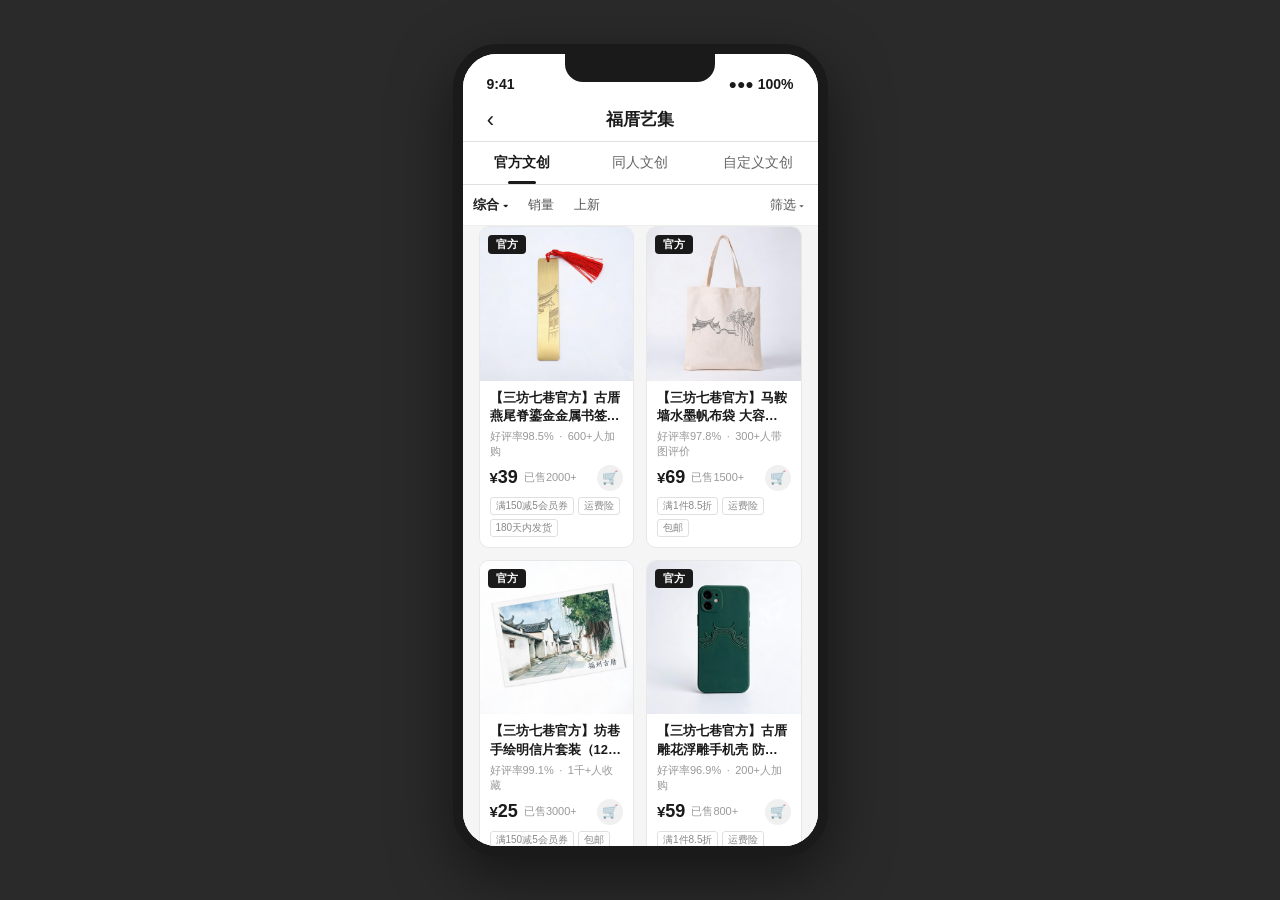
==== commit fb31ea22: "fix: 自定义文创生成体验优化，生成中不再提前露出图片 AI优化文案按品类自动补材质工艺并追加负面提示；补充输入框占位示例； 生成按钮置灰显示「正在生成，请稍候」并防重复提交；新增同提示词同品类 本" ====
--- a/js/fu-cuo-yi-ji.html
+++ b/js/fu-cuo-yi-ji.html
@@ -294,33 +294,6 @@
     color: #666;
   }
 
-  /* ========== 生成中：先展示本地预生成参考图 ========== */
-  .pending-preview {
-    position: relative;
-    background: #fff;
-    border: 1px solid #e0e0e0;
-    border-radius: 12px;
-    overflow: hidden;
-  }
-  .pending-preview img {
-    display: block;
-    width: 100%;
-    aspect-ratio: 1 / 1;
-    object-fit: cover;
-  }
-  .pending-preview.landscape img { aspect-ratio: 4 / 3; }
-  .pending-mask {
-    position: absolute; inset: 0;
-    background: rgba(255,255,255,.58);
-    display: flex; flex-direction: column;
-    align-items: center; justify-content: center;
-    gap: 10px;
-  }
-  .pending-mask .text {
-    font-size: 13px;
-    color: #444;
-  }
-
   /* ========== 作品卡片 ========== */
   .work-card {
     background: #fff;
@@ -329,6 +302,7 @@
     overflow: hidden;
   }
   .work-img {
+    position: relative;
     width: 100%;
     aspect-ratio: 1 / 1;
     background: #fafafa;
@@ -337,6 +311,19 @@
     justify-content: center;
     cursor: pointer;
     overflow: hidden;
+  }
+  /* AI 效果图角标 */
+  .work-ai-tag {
+    position: absolute;
+    right: 8px;
+    bottom: 8px;
+    padding: 2px 6px;
+    font-size: 10px;
+    line-height: 1.5;
+    color: #fff;
+    background: rgba(0, 0, 0, .42);
+    border-radius: 4px;
+    pointer-events: none;
   }
   .work-img.landscape {
     aspect-ratio: 4 / 3;
@@ -1119,7 +1106,7 @@
           <div class="form-group">
             <label class="form-label">提示词</label>
             <div class="prompt-wrap">
-              <textarea class="form-input" id="culturalPrompt" placeholder="描述你的创意，如：以福州古厝燕尾脊、马鞍墙为元素，风格简约雅致">以福州古厝燕尾脊、马鞍墙为元素，风格简约雅致</textarea>
+              <textarea class="form-input" id="culturalPrompt" placeholder="可输入如：爱心树古厝、燕尾脊线稿、榕树下古厝">以福州古厝燕尾脊、马鞍墙为元素，风格简约雅致</textarea>
               <button class="ai-polish-btn" id="polishBtn" onclick="optimizePrompt()">AI优化文案</button>
             </div>
           </div>
@@ -1297,15 +1284,18 @@
 
   /* ========== 品类材质工艺映射（按品类自动匹配） ========== */
   const POLISH_CRAFT = {
-    '书签':   '卡纸/竹片雕刻工艺，简约线条，薄款质感',
-    '帆布袋': '棉麻布料丝网印刷，哑光质感，适合大面积图案',
-    '明信片': '特种艺术纸印刷，淡雅国风',
-    '手机壳': 'TPU磨砂壳，图案精细印刷',
-    '冰箱贴': '亚克力材质，扁平插画',
-    '钥匙扣': '亚克力/木质挂件，小巧精致纹样',
-    '马克杯': '陶瓷釉面印花',
-    '折扇':   '宣纸扇面配竹骨'
+    '书签':   '黄铜雕刻',
+    '帆布袋': '帆布印花',
+    '冰箱贴': '软磁UV印刷',
+    '明信片': '纸质国风印刷',
+    '手机壳': '壳面印花',
+    '钥匙扣': '亚克力挂件',
+    '马克杯': '陶瓷花纸',
+    '折扇':   '扇面线稿'
   };
+
+  /* ========== 负面提示词（避免出图走形） ========== */
+  const NEGATIVE_PROMPT = '禁止扭曲建筑、杂乱背景、畸形元素、模糊低清';
 
   /* ========== 多样化风格库（随机切换，避免模板化） ========== */
   const POLISH_STYLE = [
@@ -1446,7 +1436,7 @@
       gridEl.innerHTML = list.map(g => `
         <div class="shop-card" onclick="openProductDetail('${view}', '${g.id}')">
           <div class="shop-img">
-            <img src="${g.img}" alt="${g.name}" loading="lazy">
+            <img src="${g.img}" alt="${g.name}">
             <span class="shop-badge ${view}">${badge}</span>
           </div>
           <div class="shop-info">
@@ -1929,7 +1919,7 @@
             `${base}，结合${elementsStr.replace('融入', '')}，${style}，${craft}，${composition}，适合${currentCat}文创。`,
             `${base}，${elementsStr}，${style}，${craft}，${composition}，画面精致，适合${currentCat}文创落地。`
           ];
-      const polished = pick(templates);
+      const polished = pick(templates) + `负面提示：${NEGATIVE_PROMPT}。`;
 
       ta.value = `【AI优化】${polished}`;
 
@@ -1968,24 +1958,12 @@
       </div>`;
   }
 
-  function renderLoading(cat) {
-    const local = CAT_LOCAL_IMG[cat];
-    if (!local) {
-      $('previewArea').innerHTML = `
-        <div class="loading-state">
-          <div class="spinner"></div>
-          <div class="text">AI正在绘制古厝文创，请稍候</div>
-        </div>`;
-      return;
-    }
-    // 先展示品类预生成图，避免长时间空白等待
+  function renderLoading() {
+    // 生成中只显示加载动画，不提前露出任何图片
     $('previewArea').innerHTML = `
-      <div class="pending-preview ${cat === '明信片' ? 'landscape' : ''}">
-        <img src="${local}" alt="参考效果图" />
-        <div class="pending-mask">
-          <div class="spinner"></div>
-          <div class="text">AI 正在个性化绘制，已先展示参考效果</div>
-        </div>
+      <div class="loading-state">
+        <div class="spinner"></div>
+        <div class="text">正在生成，请稍候</div>
       </div>`;
   }
 
@@ -1997,6 +1975,7 @@
       <div class="work-card">
         <div class="work-img ${isLandscape ? 'landscape' : ''}" onclick="openPreview('${work.img}')">
           <img src="${work.img}" alt="${work.name}" />
+          <span class="work-ai-tag">AI效果图，仅供文创参考</span>
         </div>
         <div class="work-meta">
           <div class="work-name">${CAT_ICON[work.cat] || '🎁'} 古厝元素·${work.cat}</div>
@@ -2072,7 +2051,7 @@
     grid.innerHTML = savedWorks.map(g => `
       <div class="shop-card" onclick="openProductDetail('custom', '${g.id}')">
         <div class="shop-img">
-          <img src="${g.img}" alt="${g.name}" loading="lazy">
+          <img src="${g.img}" alt="${g.name}">
           <span class="shop-badge custom">定制</span>
         </div>
         <div class="shop-info">
@@ -2088,20 +2067,47 @@
       </div>`).join('');
   }
 
+  /* ========== 生成结果本地缓存：相同提示词+相同品类优先复用 ========== */
+  const GEN_CACHE_KEY = 'fzyj_gen_cache_v1';
+  const GEN_CACHE_FALLBACK_TTL = 10 * 60 * 1000; // 预制样稿缓存 10 分钟内有效，过期后重新尝试真图
+  function readGenCache(cat, prompt) {
+    try {
+      const map = JSON.parse(localStorage.getItem(GEN_CACHE_KEY) || '{}');
+      const v = map[cat + '|' + prompt];
+      if (!v || !v.u) return null;
+      if (v.f && Date.now() - v.t > GEN_CACHE_FALLBACK_TTL) return null;
+      return v.u;
+    } catch (e) { return null; }
+  }
+  function writeGenCache(cat, prompt, url, isFallback) {
+    try {
+      const map = JSON.parse(localStorage.getItem(GEN_CACHE_KEY) || '{}');
+      map[cat + '|' + prompt] = { u: url, t: Date.now(), f: isFallback ? 1 : 0 };
+      const keys = Object.keys(map);
+      if (keys.length > 40) keys.slice(0, keys.length - 40).forEach(k => delete map[k]);
+      localStorage.setItem(GEN_CACHE_KEY, JSON.stringify(map));
+    } catch (e) { /* 缓存失败不影响主流程 */ }
+  }
+
   /* ========== AI 生成文创效果图（含轮询重试，确保真图可见） ========== */
   function generateWork() {
+    const btn = $('generateBtn');
+    // 防重复提交
+    if (btn.disabled) return;
+
     const prompt = ($('culturalPrompt').value || '').trim()
       || '以福州古厝燕尾脊、马鞍墙为元素，风格简约雅致';
 
-    const btn = $('generateBtn');
     btn.disabled = true;
-    btn.textContent = '生成中…';
-
-    renderLoading(currentCat);
+    btn.textContent = '正在生成，请稍候';
+
+    renderLoading();
 
     // 拼装文生图提示词：先锁定产品实物形态，古厝元素仅作为表面纹样
+    // AI 优化文案已把品类工艺与负面提示写进 textarea，这里拆开分别拼装
     const typeEn = CAT_EN[currentCat] || 'souvenir';
-    const imgPrompt = `product photography of ${typeEn}, the ancient house elements (swallow-tail ridge, horse-saddle wall, grey tile, banyan tree) are decorative patterns on the product surface only, NOT the product shape, chinese guofeng style, ${prompt}, elegant minimalist design, clean solid white background, e-commerce studio shot, high detail, sharp focus`;
+    const positive = prompt.replace(/负面提示：.*$/, '').trim();
+    const imgPrompt = `product photography of ${typeEn}, the ancient house elements (swallow-tail ridge, horse-saddle wall, grey tile, banyan tree) are decorative patterns on the product surface only, NOT the product shape, chinese guofeng style, ${positive}, elegant minimalist design, clean solid white background, e-commerce studio shot, high detail, sharp focus, avoid distorted architecture, cluttered background, deformed elements, blurry low resolution`;
     const baseUrl = t2i(imgPrompt, CAT_IMG_SIZE[currentCat] || 'square');
 
     // 网络真图出不来时：优先用品类预生成图，再退到国风占位 SVG
@@ -2149,9 +2155,12 @@
       btn.disabled = false; btn.textContent = 'AI生成文创效果图';
     }
 
-    // 3.5s 内没出真图，先用品类参考图交付，避免长时间等待；后台继续等真图
+    // 3.5s 内没出真图，先交付该品类预制样稿，避免长时间等待；后台继续等真图
     const earlyTimer = setTimeout(() => {
-      if (!finalImg) showResult(fallback);
+      if (!finalImg) {
+        writeGenCache(currentCat, prompt, fallback, true);
+        showResult(fallback);
+      }
     }, 3500);
 
     // 轮询：先等 1.2s loading，之后每 2.5s 重试（带时间戳绕过 CDN 占位图缓存），总时长上限 15s
@@ -2159,14 +2168,15 @@
     const limitMs = 15000;
 
     async function poll() {
-      const txt = document.querySelector('#previewArea .pending-mask .text, #previewArea .loading-state .text');
+      const txt = document.querySelector('#previewArea .loading-state .text');
       await new Promise(r => setTimeout(r, 1200));
       while (Date.now() - startAt < limitMs) {
-        if (txt) txt.textContent = 'AI 正在个性化绘制，已先展示参考效果（' + Math.round((Date.now() - startAt) / 1000) + 's）';
+        if (txt) txt.textContent = '正在生成，请稍候（' + Math.round((Date.now() - startAt) / 1000) + 's）';
         const tsUrl = baseUrl + '&_t=' + Date.now();
         const result = await loadImage(tsUrl);
         if (result.ok) {
           finalImg = result.url;
+          writeGenCache(currentCat, prompt, finalImg);
           clearTimeout(earlyTimer);
           showResult(finalImg);
           return;
@@ -2174,14 +2184,26 @@
         const left = limitMs - (Date.now() - startAt);
         if (left > 0) await new Promise(r => setTimeout(r, Math.min(2500, left)));
       }
-      // 超限用品类预生成图兜底（绝对不会空白），并提示可重新生成
+      // 超限静默加载该品类预制样稿，不打断游客操作
       clearTimeout(earlyTimer);
       finalImg = fallback;
       showResult(fallback);
-      showToast('AI 出图通道繁忙，已展示该品类参考效果，可点「重新生成」再试');
     }
 
-    poll();
+    // 相同提示词+相同品类优先读取本地缓存，二次生成几乎瞬时完成
+    const cachedUrl = readGenCache(currentCat, prompt);
+    if (cachedUrl) {
+      loadImage(cachedUrl).then(hit => {
+        if (hit.ok) {
+          clearTimeout(earlyTimer);
+          showResult(cachedUrl);
+        } else {
+          poll();
+        }
+      });
+    } else {
+      poll();
+    }
   }
 
   /* ========== 离线兜底：生成国风示意 SVG ========== */
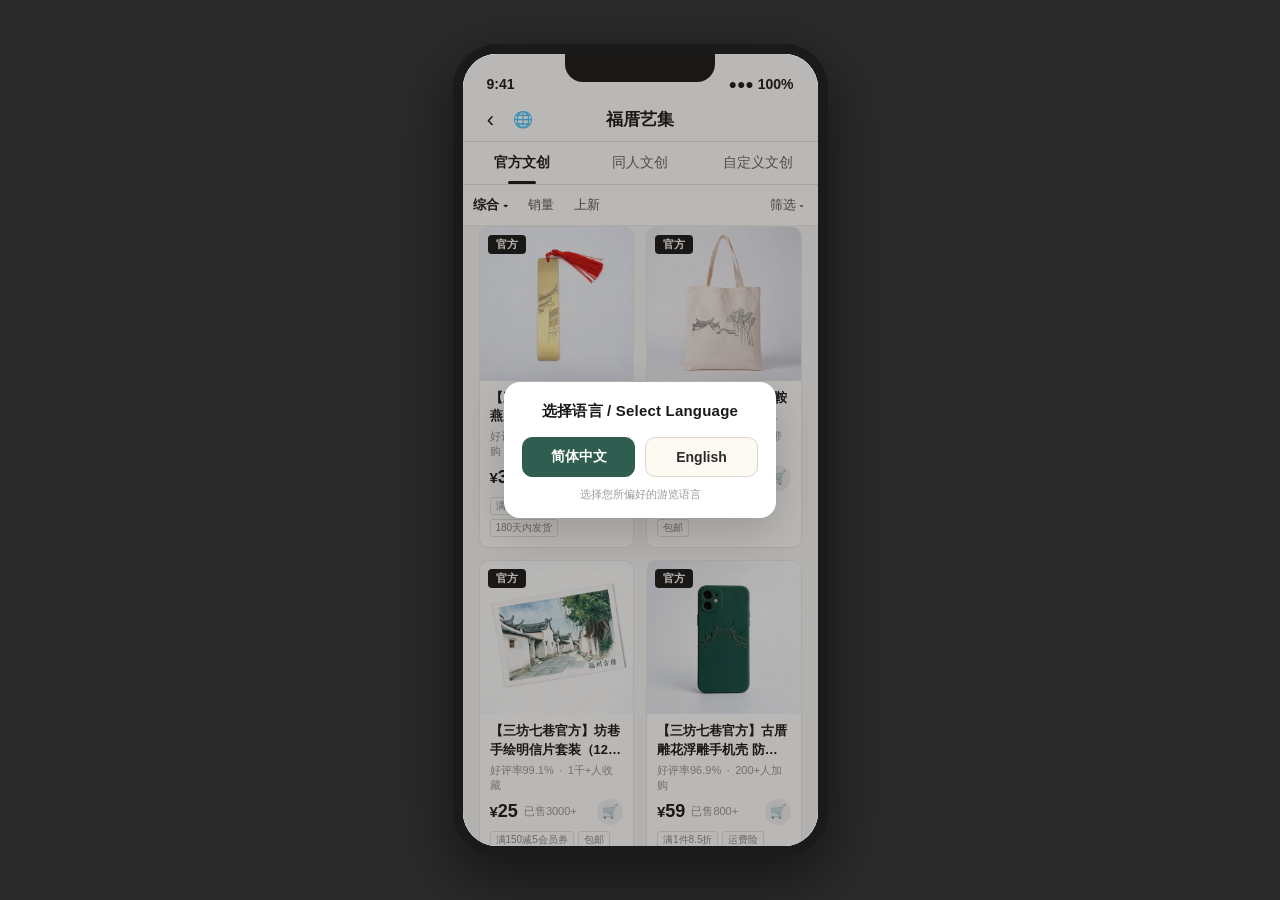
==== commit c809cb7a: "feat: 新增中英文切换（首访语言弹窗 + 右上角地球入口） 首次进入弹出轻量语言选择卡片，选择后写入本地缓存不再弹出；右上角常驻入口可随时切换。英文模式下全站文案（含讲解词、AI 优化提示词、导航" ====
--- a/js/fu-cuo-yi-ji.html
+++ b/js/fu-cuo-yi-ji.html
@@ -1057,6 +1057,54 @@
   }
   .ck-submit:active { opacity: .85; }
   .ck-submit b { font-size: 16px; }
+
+  /* ========== 中英文切换（右上角 🌐 入口 + 轻量语言弹窗） ========== */
+  .nav-bar .right-placeholder { display: flex; align-items: center; justify-content: center; }
+  .lang-btn {
+    width: 30px; height: 30px;
+    padding: 0; border: none; background: none;
+    display: flex; align-items: center; justify-content: center;
+    font-size: 16px; line-height: 1;
+    color: #1a1a1a; opacity: .72;
+    cursor: pointer; -webkit-tap-highlight-color: transparent;
+  }
+  .lang-btn:active { opacity: 1; transform: scale(.92); }
+  .lang-btn.is-en { opacity: .95; }
+  .lang-mask {
+    position: absolute; inset: 0;
+    z-index: 1200;
+    background: rgba(24, 20, 14, .30);
+    display: flex; align-items: center; justify-content: center;
+    opacity: 0; pointer-events: none;
+    transition: opacity .18s ease;
+  }
+  .lang-mask.show { opacity: 1; pointer-events: auto; }
+  .lang-card {
+    width: min(272px, 78%);
+    background: #fff;
+    border-radius: 16px;
+    padding: 20px 18px 15px;
+    box-shadow: 0 14px 40px rgba(30, 26, 18, .20);
+    text-align: center;
+    transform: translateY(8px) scale(.97);
+    transition: transform .18s ease;
+  }
+  .lang-mask.show .lang-card { transform: none; }
+  .lang-title { font-size: 15px; font-weight: 600; color: #1a1a1a; letter-spacing: .2px; }
+  .lang-actions { display: flex; gap: 10px; margin: 16px 0 10px; }
+  .lang-opt {
+    flex: 1; height: 40px;
+    border-radius: 10px;
+    border: 1px solid #ddd6c8;
+    background: #fdfaf4;
+    color: #2b2b2b;
+    font-size: 14px; font-weight: 600;
+    font-family: inherit;
+    cursor: pointer; -webkit-tap-highlight-color: transparent;
+    transition: background .15s, color .15s, border-color .15s;
+  }
+  .lang-opt.active, .lang-opt:active { background: #2f5d50; border-color: #2f5d50; color: #fff; }
+  .lang-note { font-size: 11px; color: #9a9a9a; line-height: 1.4; }
 </style>
 </head>
 <body>
@@ -1296,6 +1344,38 @@
 
   /* ========== 负面提示词（避免出图走形） ========== */
   const NEGATIVE_PROMPT = '禁止扭曲建筑、杂乱背景、畸形元素、模糊低清';
+  const NEGATIVE_PROMPT_EN = 'no distorted buildings, no cluttered background, no deformed elements, no blurry low-resolution output';
+
+  /* ========== 英文模式素材（英文模式直接产出英文绘图提示词） ========== */
+  const CAT_NAME_EN = {
+    '书签': 'bookmark', '帆布袋': 'canvas tote bag', '明信片': 'postcard', '手机壳': 'phone case',
+    '冰箱贴': 'fridge magnet', '钥匙扣': 'keychain', '马克杯': 'mug', '折扇': 'folding fan'
+  };
+  const POLISH_CRAFT_EN = {
+    '书签': 'brass engraving with clean lines and a slim refined finish',
+    '帆布袋': 'canvas screen printing with matte texture',
+    '冰箱贴': 'soft magnetic UV printing',
+    '明信片': 'fine-art paper printing in a light guofeng style',
+    '手机壳': 'precise pattern printing on the case surface',
+    '钥匙扣': 'acrylic charm with delicate patterns',
+    '马克杯': 'ceramic glaze printing',
+    '折扇': 'line-art painting on the fan face'
+  };
+  const POLISH_STYLE_EN = [
+    'guofeng line-art illustration', 'minimal fresh illustration', 'light watercolor texture',
+    'china-chic illustration', 'oriental ink wash', 'new Chinese style design',
+    'clean line drawing with soft color', 'fresh guofeng illustration',
+    'Mindu heritage illustration', 'ultra-minimal guofeng lines'
+  ];
+  const POLISH_COMPOSITION_EN = [
+    'clean soft lines, simple composition, refined details',
+    'soft layered image with large-scale patterns',
+    'centered subject, generous negative space, delicate brushwork',
+    'symmetrical composition, clear layers, light elegant colors',
+    'close-up detail, rich texture, airy composition',
+    'full composition, flowing lines, fresh texture',
+    'well-balanced density, proper negative space, poetic mood'
+  ];
 
   /* ========== 多样化风格库（随机切换，避免模板化） ========== */
   const POLISH_STYLE = [
@@ -1883,45 +1963,65 @@
   function optimizePrompt() {
     const ta = $('culturalPrompt');
     const btn = $('polishBtn');
+    const isEn = typeof window.getLang === 'function' && window.getLang() === 'en';
 
     let base = (ta.value || '').trim();
-    if (!base) base = '以福州古厝燕尾脊、马鞍墙为元素，风格简约雅致';
+    if (!base) {
+      base = isEn
+        ? 'Fuzhou historic residence swallowtail ridges and saddle walls, minimalist and elegant'
+        : '以福州古厝燕尾脊、马鞍墙为元素，风格简约雅致';
+    }
 
     // 若之前优化过，剥离旧的「【AI优化】」段，取用户原始创意
-    base = base.split('【AI优化】')[0].replace(/[。\s]+$/, '');
+    base = base.split('【AI优化】')[0].split('[AI Enhanced]')[0].replace(/[。\s]+$/, '');
     // 去掉开头的「以」方便拼接句式
-    const baseClean = base.replace(/^以/, '').replace(/[。\s]+$/, '');
+    const baseClean = isEn ? base : base.replace(/^以/, '').replace(/[。\s]+$/, '');
 
     btn.disabled = true;
     btn.textContent = '优化中…';
 
     // 模拟大模型思考延迟
     setTimeout(() => {
-      // 强制元素：马鞍墙、燕尾脊、灰塑、青瓦、榕树（全部必须出现）
-      const elementsStr = '融入福州古厝' + MUST_ELEMENTS.join('、') + '元素';
-
-      // 按品类匹配材质工艺
-      const craft = POLISH_CRAFT[currentCat] || '精致工艺细节';
-      // 随机风格 + 构图，避免每次雷同
-      const style = pick(POLISH_STYLE);
-      const composition = pick(POLISH_COMPOSITION);
-
-      // 句式选择：短创意用「以…为主体」，长描述直接拼接，避免语法不通
-      const isShortPhrase = !base.includes('为元素') && !base.includes('风格') && base.length <= 12;
-      const templates = isShortPhrase
-        ? [
-            `以${baseClean}为主体，${elementsStr}，${style}，${craft}，${composition}，高清细腻，适合${currentCat}文创落地。`,
-            `主体为${baseClean}，${elementsStr}，${style}，${craft}，${composition}，适合${currentCat}文创。`,
-            `${base}，${elementsStr}，${style}，${craft}，${composition}，画面精致，适合${currentCat}文创落地。`
-          ]
-        : [
-            `${base}，${elementsStr}，${style}，${craft}，${composition}，高清细腻，适合${currentCat}文创落地。`,
-            `${base}，结合${elementsStr.replace('融入', '')}，${style}，${craft}，${composition}，适合${currentCat}文创。`,
-            `${base}，${elementsStr}，${style}，${craft}，${composition}，画面精致，适合${currentCat}文创落地。`
-          ];
-      const polished = pick(templates) + `负面提示：${NEGATIVE_PROMPT}。`;
-
-      ta.value = `【AI优化】${polished}`;
+      let polished;
+      if (isEn) {
+        // 英文模式：直接产出英文绘图提示词（古厝元素 + 品类材质工艺 + 风格构图 + 负面提示）
+        const catName = CAT_NAME_EN[currentCat] || 'cultural-creative product';
+        const elementsStr = 'incorporating Fuzhou historic residence motifs: saddle walls, swallowtail ridges, grey plaster sculpture, grey tiles and banyan trees';
+        const craft = POLISH_CRAFT_EN[currentCat] || 'fine crafted details';
+        const style = pick(POLISH_STYLE_EN);
+        const composition = pick(POLISH_COMPOSITION_EN);
+        const isShortPhrase = base.length <= 12 && !/[,\s]/.test(base);
+        polished = isShortPhrase
+          ? `A ${catName} centered on "${baseClean}", ${elementsStr}, ${style}, ${craft}, ${composition}, high detail, ideal for a ${catName} design.`
+          : `${base}, ${elementsStr}, ${style}, ${craft}, ${composition}, high detail, ideal for a ${catName} design.`;
+        polished += ` Negative prompt: ${NEGATIVE_PROMPT_EN}.`;
+      } else {
+        // 强制元素：马鞍墙、燕尾脊、灰塑、青瓦、榕树（全部必须出现）
+        const elementsStr = '融入福州古厝' + MUST_ELEMENTS.join('、') + '元素';
+
+        // 按品类匹配材质工艺
+        const craft = POLISH_CRAFT[currentCat] || '精致工艺细节';
+        // 随机风格 + 构图，避免每次雷同
+        const style = pick(POLISH_STYLE);
+        const composition = pick(POLISH_COMPOSITION);
+
+        // 句式选择：短创意用「以…为主体」，长描述直接拼接，避免语法不通
+        const isShortPhrase = !base.includes('为元素') && !base.includes('风格') && base.length <= 12;
+        const templates = isShortPhrase
+          ? [
+              `以${baseClean}为主体，${elementsStr}，${style}，${craft}，${composition}，高清细腻，适合${currentCat}文创落地。`,
+              `主体为${baseClean}，${elementsStr}，${style}，${craft}，${composition}，适合${currentCat}文创。`,
+              `${base}，${elementsStr}，${style}，${craft}，${composition}，画面精致，适合${currentCat}文创落地。`
+            ]
+          : [
+              `${base}，${elementsStr}，${style}，${craft}，${composition}，高清细腻，适合${currentCat}文创落地。`,
+              `${base}，结合${elementsStr.replace('融入', '')}，${style}，${craft}，${composition}，适合${currentCat}文创。`,
+              `${base}，${elementsStr}，${style}，${craft}，${composition}，画面精致，适合${currentCat}文创落地。`
+            ];
+        polished = pick(templates) + `负面提示：${NEGATIVE_PROMPT}。`;
+      }
+
+      ta.value = (isEn ? '[AI Enhanced] ' : '【AI优化】') + polished;
 
       // 自适应高度：先 auto 让内容溢出，再读真实 scrollHeight
       ta.style.height = 'auto';
@@ -2095,8 +2195,11 @@
     // 防重复提交
     if (btn.disabled) return;
 
+    const isEn = typeof window.getLang === 'function' && window.getLang() === 'en';
     const prompt = ($('culturalPrompt').value || '').trim()
-      || '以福州古厝燕尾脊、马鞍墙为元素，风格简约雅致';
+      || (isEn
+        ? 'Fuzhou historic residence swallowtail ridges and saddle walls, minimalist and elegant'
+        : '以福州古厝燕尾脊、马鞍墙为元素，风格简约雅致');
 
     btn.disabled = true;
     btn.textContent = '正在生成，请稍候';
@@ -2106,7 +2209,7 @@
     // 拼装文生图提示词：先锁定产品实物形态，古厝元素仅作为表面纹样
     // AI 优化文案已把品类工艺与负面提示写进 textarea，这里拆开分别拼装
     const typeEn = CAT_EN[currentCat] || 'souvenir';
-    const positive = prompt.replace(/负面提示：.*$/, '').trim();
+    const positive = prompt.replace(/(负面提示|Negative prompt)[:：].*$/, '').trim();
     const imgPrompt = `product photography of ${typeEn}, the ancient house elements (swallow-tail ridge, horse-saddle wall, grey tile, banyan tree) are decorative patterns on the product surface only, NOT the product shape, chinese guofeng style, ${positive}, elegant minimalist design, clean solid white background, e-commerce studio shot, high detail, sharp focus, avoid distorted architecture, cluttered background, deformed elements, blurry low resolution`;
     const baseUrl = t2i(imgPrompt, CAT_IMG_SIZE[currentCat] || 'square');
 
@@ -2355,5 +2458,9 @@
     });
   })();
 </script>
+<!-- 中英文切换（词典 + 动态规则 + 引擎）：与主页面共用同一份语言缓存 -->
+<script src="i18n/dict.js?v=1"></script>
+<script src="i18n/rules.js?v=1"></script>
+<script src="11-i18n.js?v=1"></script>
 </body>
 </html>
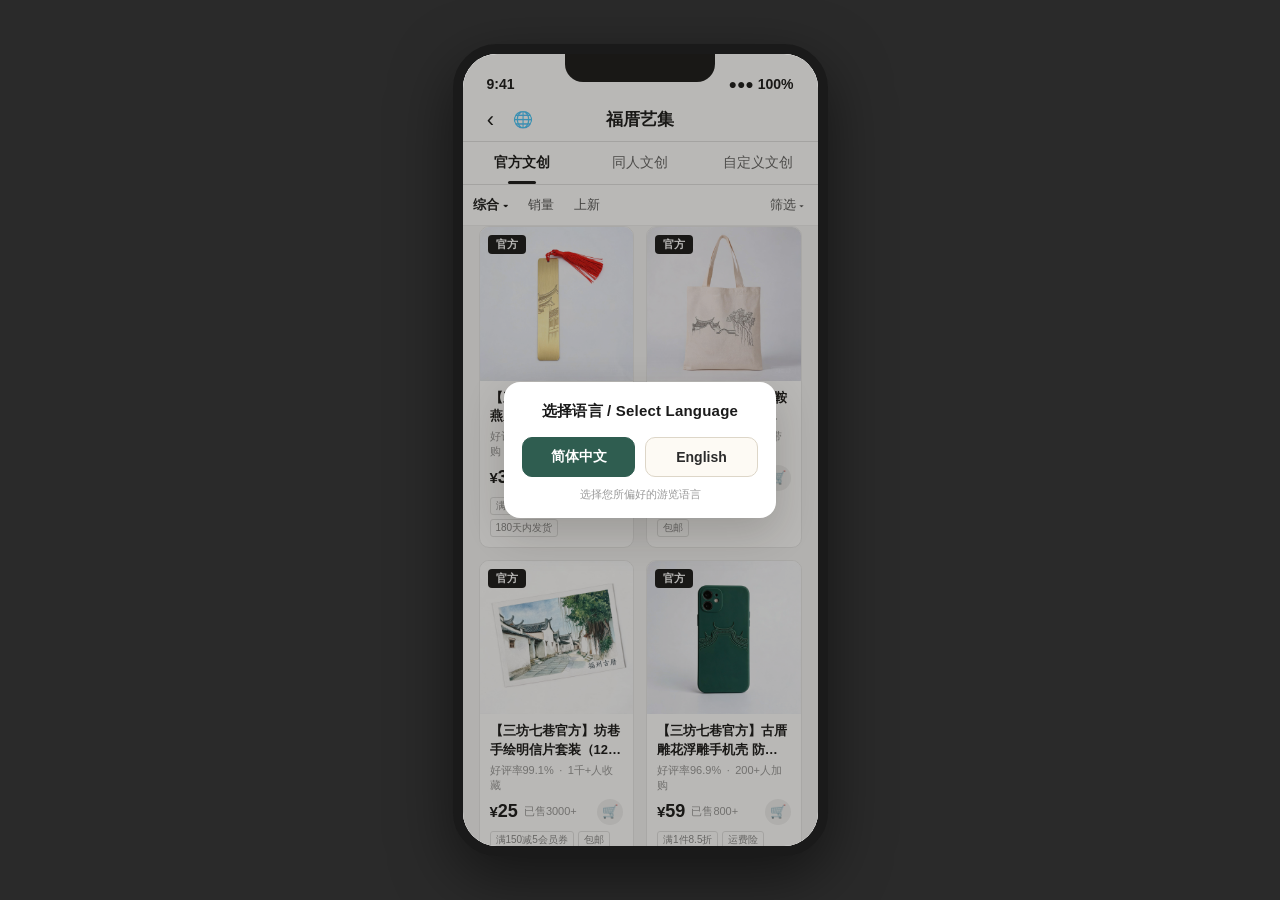
==== commit 11407b69: "fix: 修复中英文切换后点击失效与切换页面语言不一致" ====
--- a/js/fu-cuo-yi-ji.html
+++ b/js/fu-cuo-yi-ji.html
@@ -2459,8 +2459,8 @@
   })();
 </script>
 <!-- 中英文切换（词典 + 动态规则 + 引擎）：与主页面共用同一份语言缓存 -->
-<script src="i18n/dict.js?v=1"></script>
-<script src="i18n/rules.js?v=1"></script>
-<script src="11-i18n.js?v=1"></script>
+<script src="i18n/dict.js?v=2"></script>
+<script src="i18n/rules.js?v=2"></script>
+<script src="11-i18n.js?v=2"></script>
 </body>
 </html>
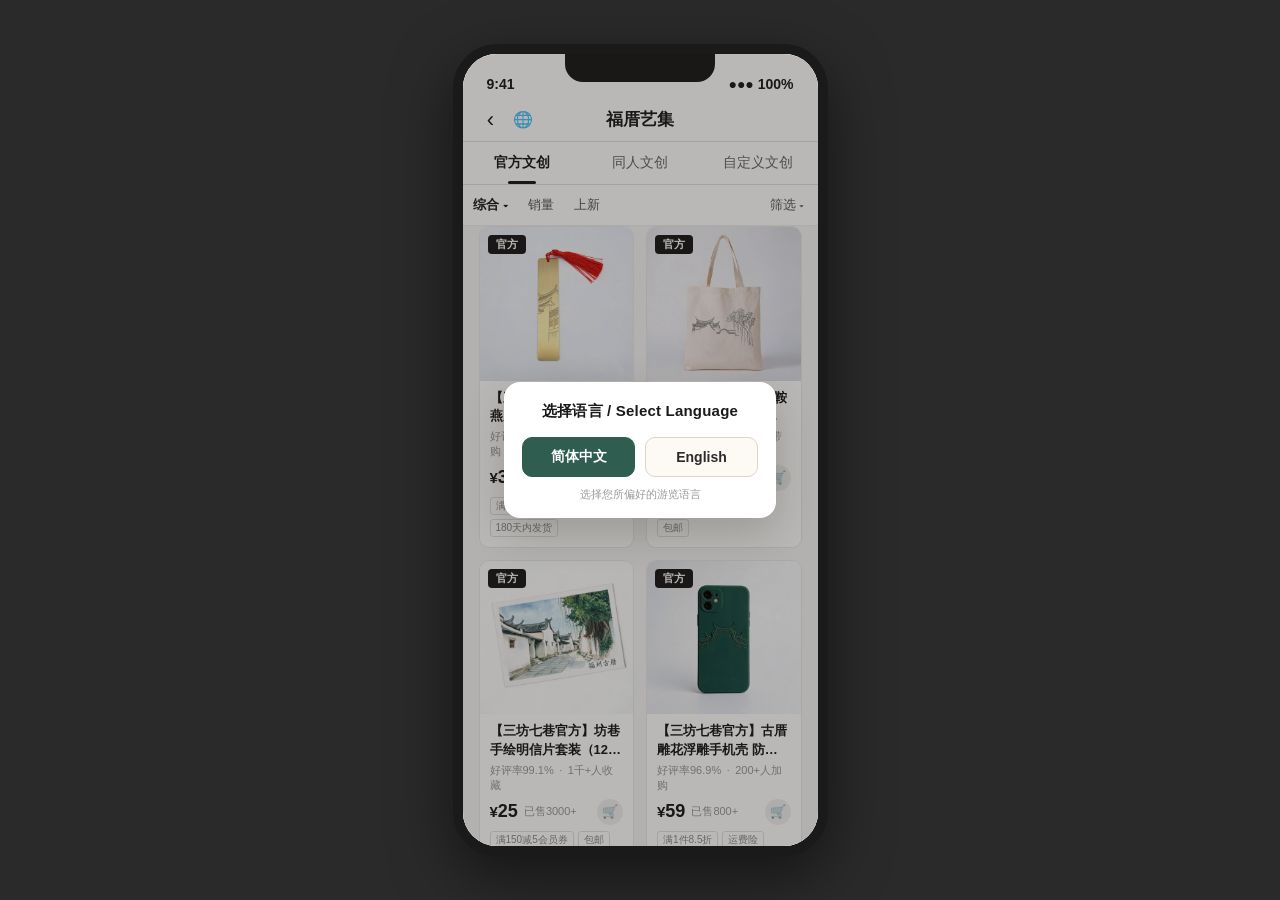
==== commit 74249dbe: "fix: 禁止浏览器自动翻译，避免中文页面被机翻成另一个名称" ====
--- a/js/fu-cuo-yi-ji.html
+++ b/js/fu-cuo-yi-ji.html
@@ -1,7 +1,9 @@
 <!DOCTYPE html>
-<html lang="zh-CN">
+<html lang="zh-CN" translate="no">
 <head>
 <meta charset="UTF-8" />
+<!-- 页面语言由站内 🌐 切换控制，禁止浏览器自动翻译，避免中英混排 -->
+<meta name="google" content="notranslate" />
 <meta name="viewport" content="width=device-width, initial-scale=1.0, maximum-scale=1.0, user-scalable=no" />
 <!-- 桌面端（非触屏宽屏）动态更新 viewport，移除 user-scalable=no -->
 <script>
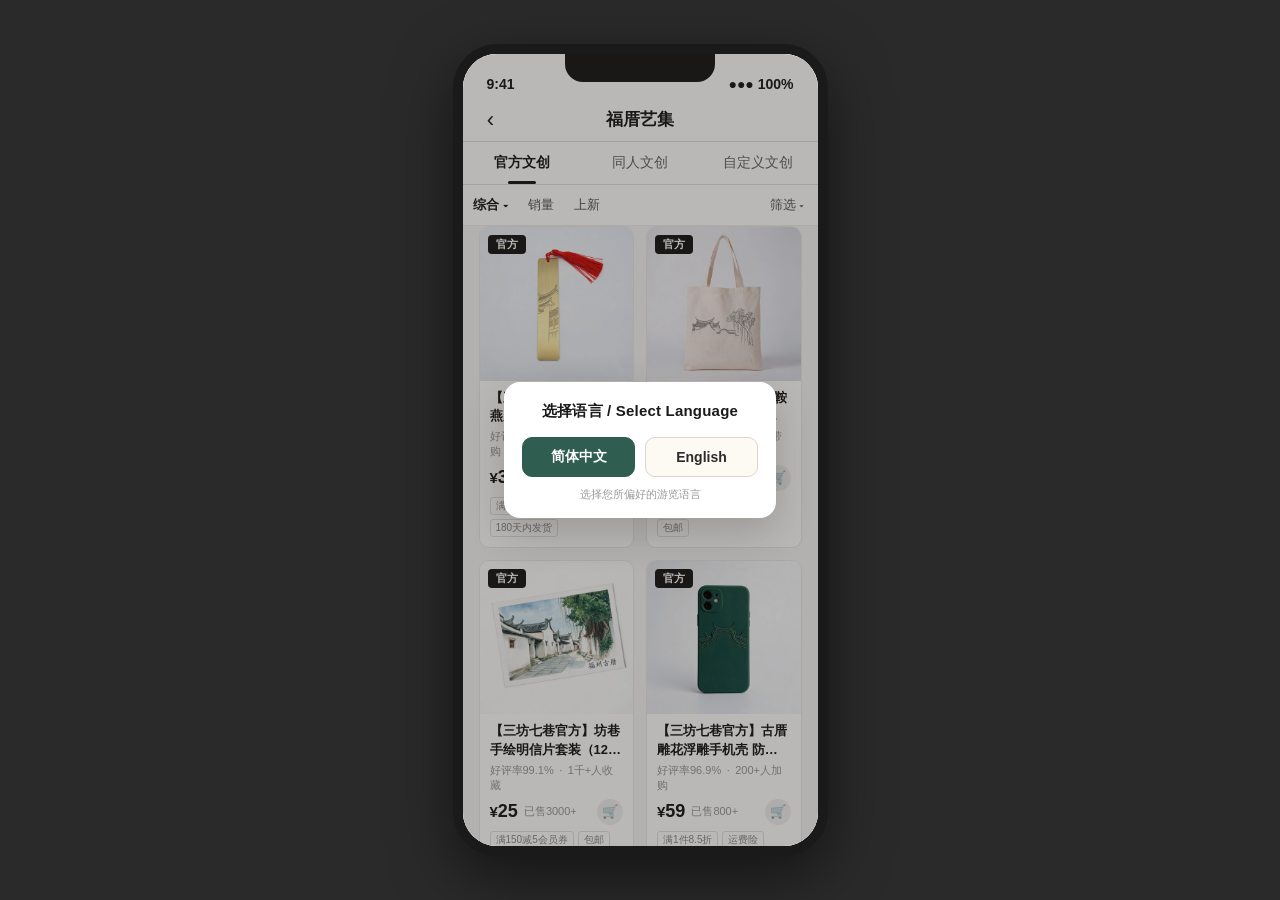
==== commit b1089882: "feat: 语言切换入口仅保留启动页、首页、设置基础信息三页" ====
--- a/js/fu-cuo-yi-ji.html
+++ b/js/fu-cuo-yi-ji.html
@@ -2461,8 +2461,8 @@
   })();
 </script>
 <!-- 中英文切换（词典 + 动态规则 + 引擎）：与主页面共用同一份语言缓存 -->
-<script src="i18n/dict.js?v=2"></script>
-<script src="i18n/rules.js?v=2"></script>
-<script src="11-i18n.js?v=2"></script>
+<script src="i18n/dict.js?v=3"></script>
+<script src="i18n/rules.js?v=3"></script>
+<script src="11-i18n.js?v=3"></script>
 </body>
 </html>
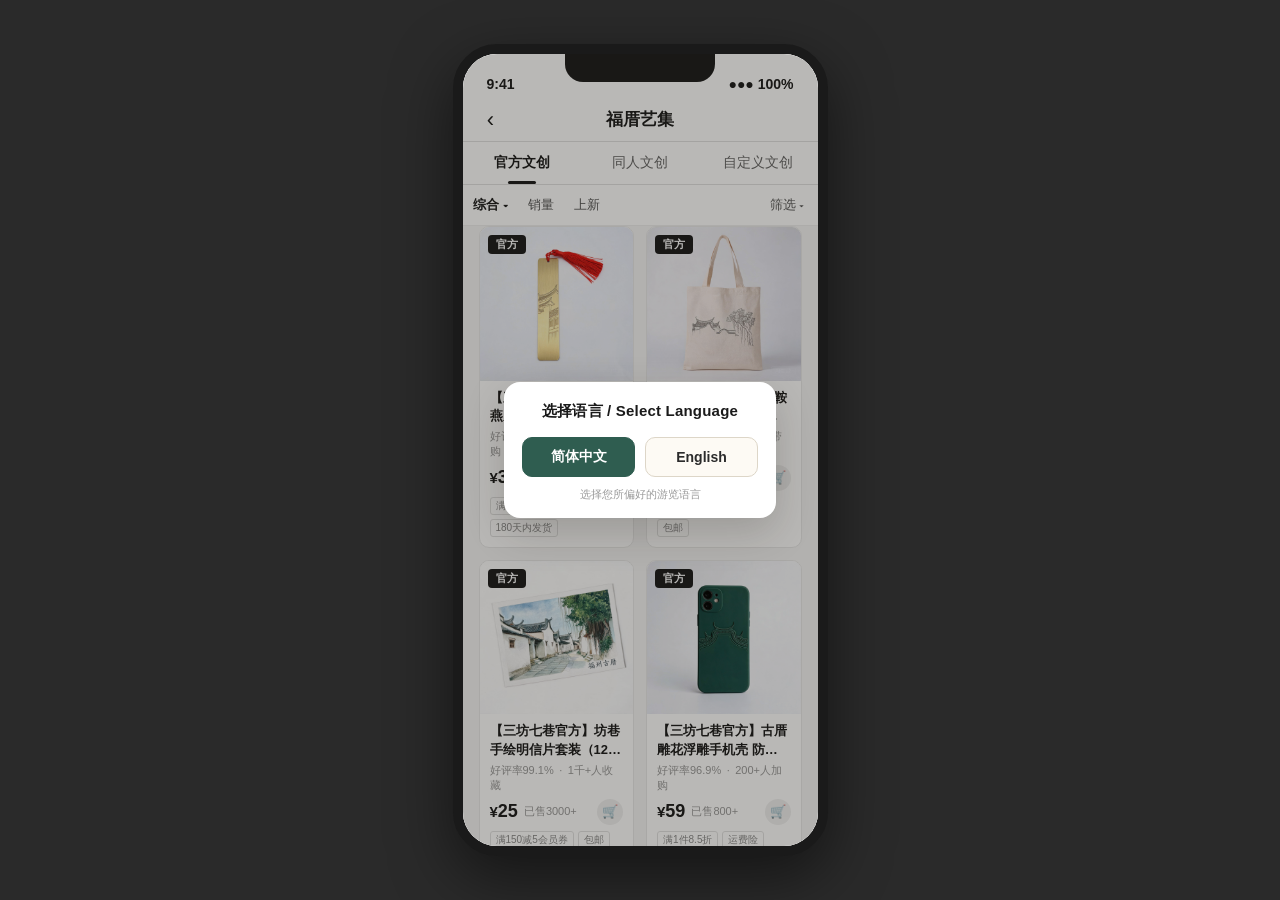
==== commit c0f80131: "fix: 切换语言时立即停止讲解音频并重置音色，确保中英文音频不串" ====
--- a/js/fu-cuo-yi-ji.html
+++ b/js/fu-cuo-yi-ji.html
@@ -1,4 +1,4 @@
-<!DOCTYPE html>
+﻿<!DOCTYPE html>
 <html lang="zh-CN" translate="no">
 <head>
 <meta charset="UTF-8" />
@@ -2463,6 +2463,6 @@
 <!-- 中英文切换（词典 + 动态规则 + 引擎）：与主页面共用同一份语言缓存 -->
 <script src="i18n/dict.js?v=3"></script>
 <script src="i18n/rules.js?v=3"></script>
-<script src="11-i18n.js?v=3"></script>
+<script src="11-i18n.js?v=4"></script>
 </body>
 </html>
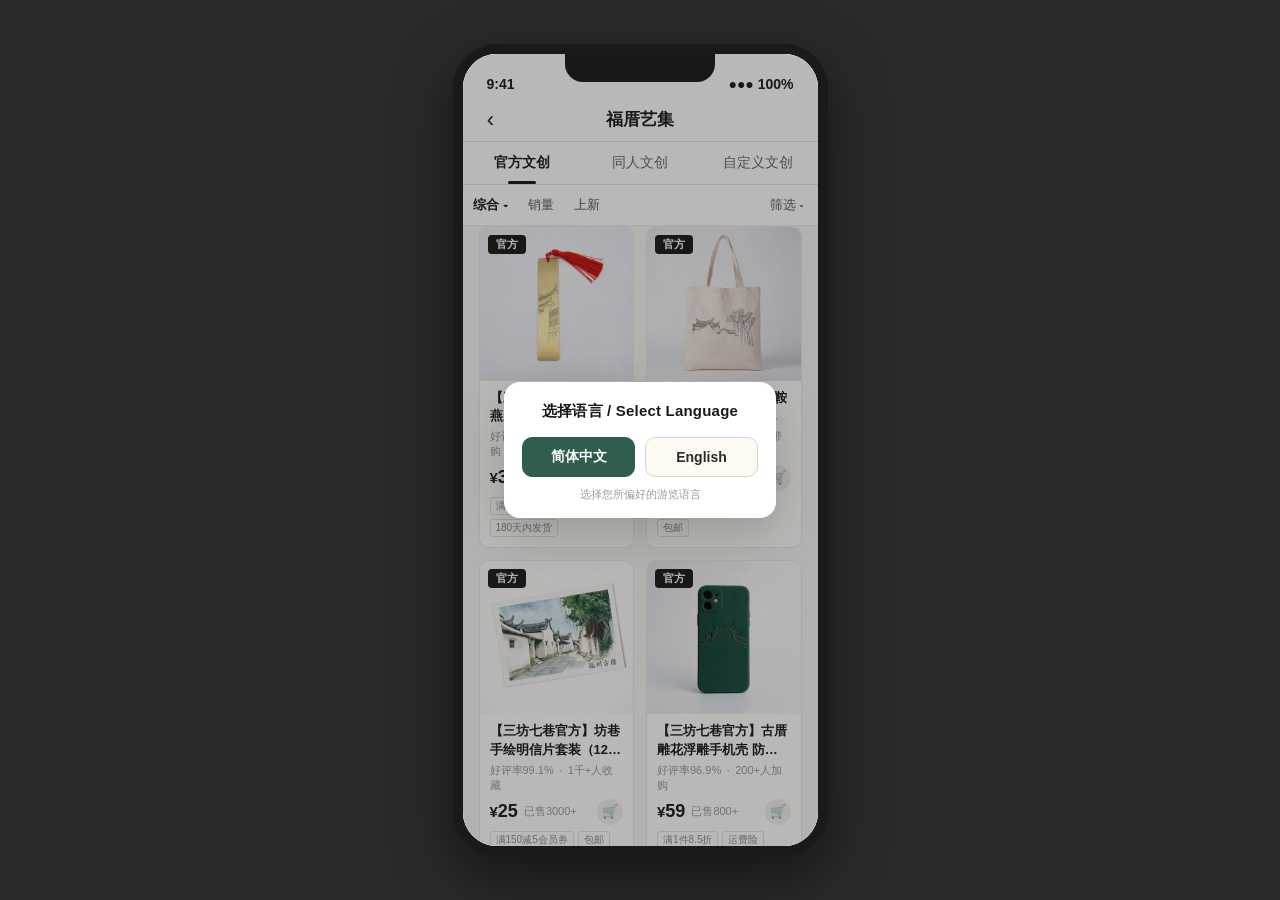
==== commit 83c1ba0b: "fix: 修复待收货订单图片 404，AI 回答配图与文字同步出现" ====
--- a/js/fu-cuo-yi-ji.html
+++ b/js/fu-cuo-yi-ji.html
@@ -1886,7 +1886,9 @@
     const order = {
       id: 'ord-' + Date.now(),
       name: cur.g.name,
-      img: cur.g.img,
+      // iframe 内的相对路径（../img/...）在外层页面会 404，统一改成外层可访问的路径
+      img: String(cur.g.img || '').replace(/^\.\.\//, ''),
+      cat: cur.g.cat,
       spec: cur.spec.label,
       qty: pdState.qty,
       total: cur.total,
